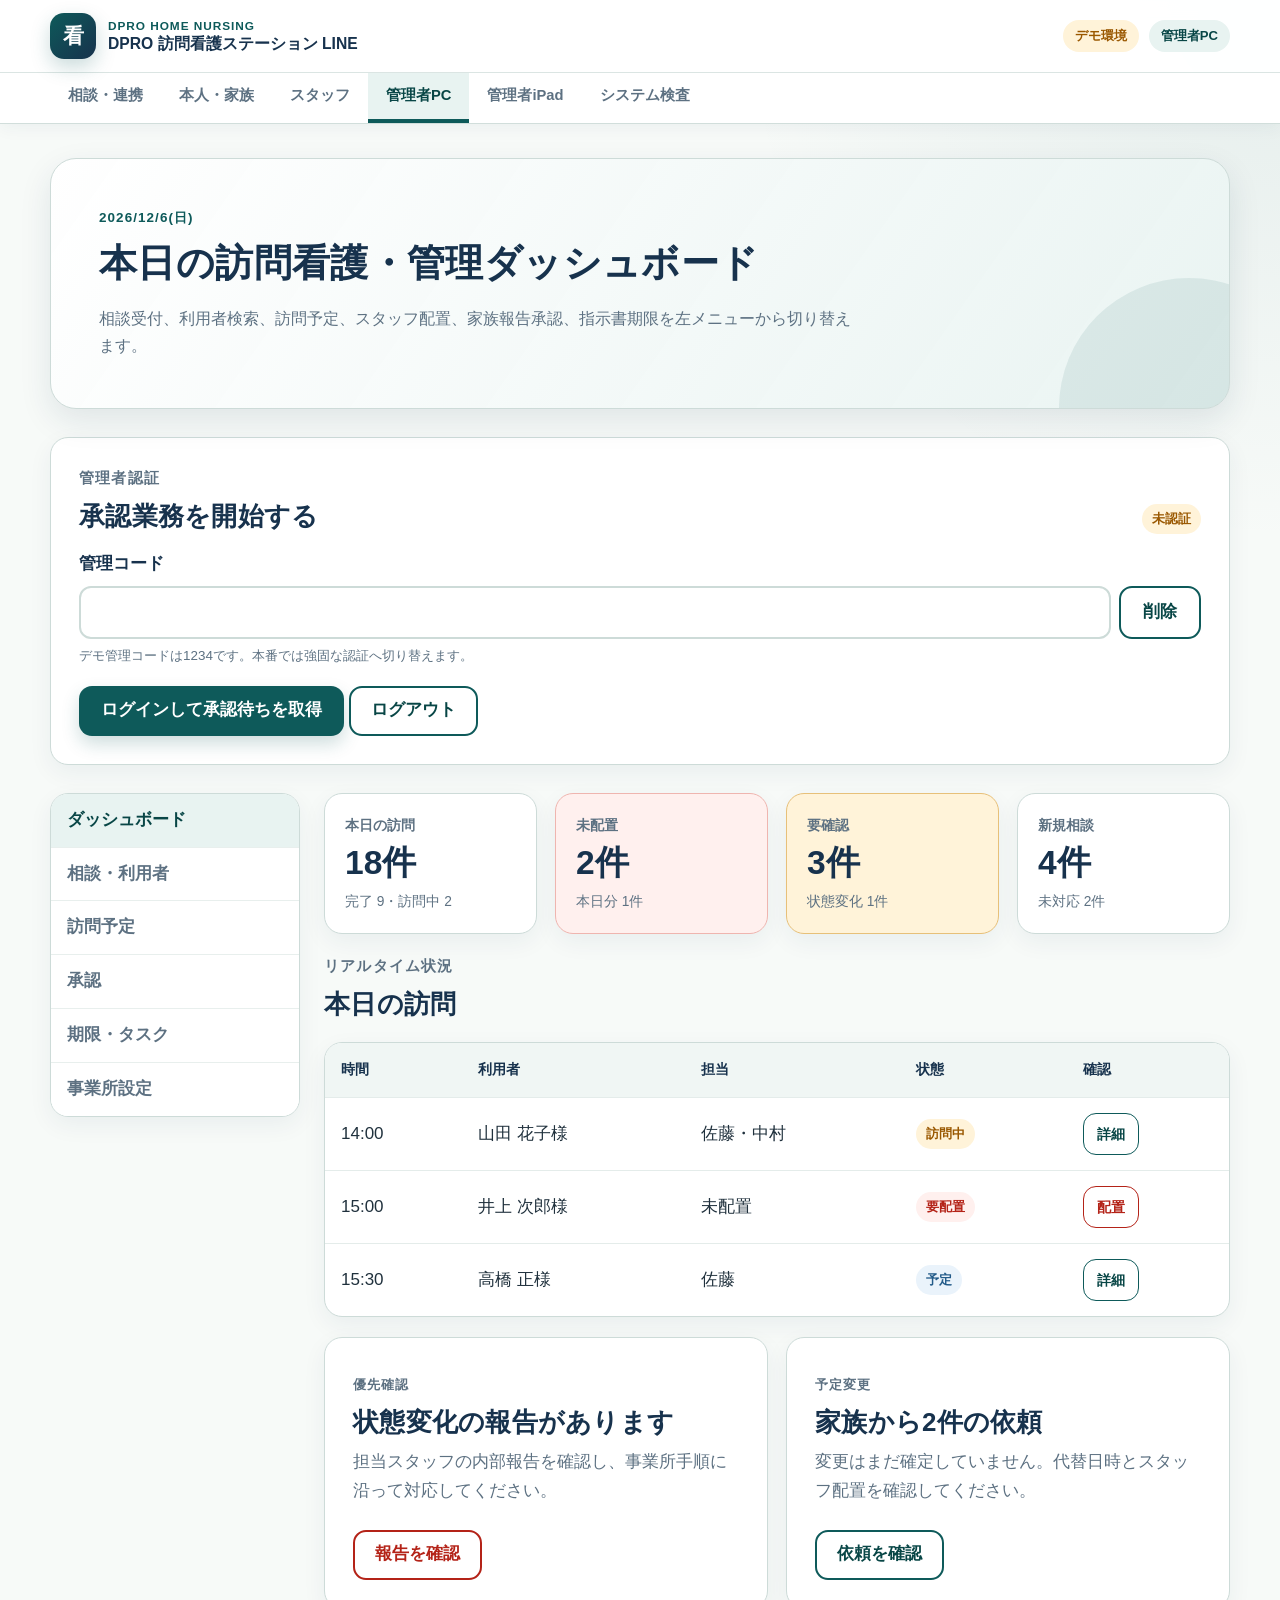
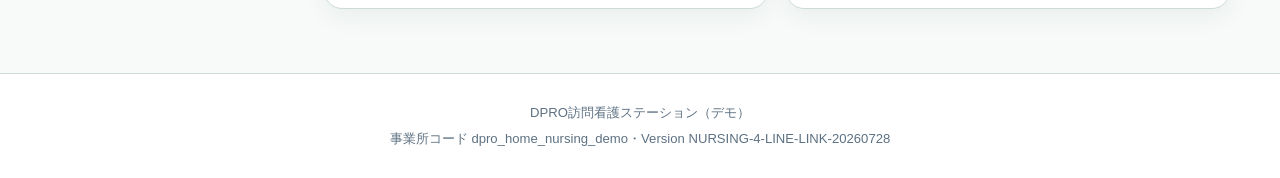
==== owner.html @ 6bf21c1e "Add files via upload" ====
<!DOCTYPE html>
<html lang="ja">
  <head>
    <meta charset="utf-8">
    <meta name="viewport" content="width=device-width, initial-scale=1">
    <meta name="theme-color" content="#0e5a5a">
    <meta name="description" content="DPRO 訪問看護ステーション LINEの管理者PC画面です。">
    <title>管理者PC｜DPRO 訪問看護ステーション LINE</title>
    <link rel="stylesheet" href="styles.css">
    <script src="config.js" defer></script>
    <script src="api.js" defer></script>
    <script src="app.js" defer></script>
  </head>
  <body>
    <a class="skip-link" href="#main">本文へ移動</a>
    <div class="app-shell">
      <header class="topbar">
        <div class="topbar__inner">
          <a class="brand" href="owner.html" aria-label="管理者PCトップ">
            <span class="brand__mark" aria-hidden="true">看</span>
            <span class="brand__text">
              <span class="brand__eyebrow">DPRO HOME NURSING</span>
              <span class="brand__name" data-system-name>DPRO 訪問看護ステーション LINE</span>
            </span>
          </a>
          <div class="topbar__actions">
            <span class="demo-badge" data-demo-only>デモ環境</span>
            <span class="role-badge">管理者PC</span>
            <button class="nav-toggle" type="button" data-nav-toggle aria-expanded="false">
              メニュー
            </button>
          </div>
        </div>
        <nav class="global-nav" data-global-nav aria-label="画面一覧">
          <div class="global-nav__inner">
            <a href="index.html" data-nav-link>相談・連携</a>
            <a href="member.html" data-nav-link>本人・家族</a>
            <a href="staff.html" data-nav-link>スタッフ</a>
            <a href="owner.html" data-nav-link>管理者PC</a>
            <a href="owner-ipad.html" data-nav-link>管理者iPad</a>
            <a href="system-check.html" data-nav-link>システム検査</a>
          </div>
        </nav>
      </header>

      <main class="page" id="main">
        <section class="hero">
          <div class="hero__content">
            <p class="eyebrow" data-current-date>2026年7月27日</p>
            <h1>本日の訪問看護・管理ダッシュボード</h1>
            <p class="lead">
              相談受付、利用者検索、訪問予定、スタッフ配置、家族報告承認、指示書期限を左メニューから切り替えます。
            </p>
          </div>
        </section>

        <section class="section form-card" aria-labelledby="admin-login-heading">
          <div class="section-heading">
            <div>
              <p class="eyebrow">管理者認証</p>
              <h2 id="admin-login-heading">承認業務を開始する</h2>
            </div>
            <span class="status status--progress" data-admin-session-badge>未認証</span>
          </div>
          <form class="form-grid" data-api-form data-admin-login-form>
            <div class="field field--full">
              <label for="owner-login-code">管理コード</label>
              <div class="input-with-action">
                <input
                  id="owner-login-code"
                  name="admin_code"
                  type="password"
                  inputmode="numeric"
                  autocomplete="current-password"
                  required
                >
                <button class="btn btn--secondary" type="button" data-clear-target="owner-login-code">
                  削除
                </button>
              </div>
              <p class="field__hint">デモ管理コードは1234です。本番では強固な認証へ切り替えます。</p>
            </div>
            <div class="field field--full">
              <button class="btn btn--primary" type="submit" data-submit-button>
                ログインして承認待ちを取得
              </button>
              <button class="btn btn--secondary" type="button" data-admin-logout hidden>
                ログアウト
              </button>
              <div class="form-status" data-admin-login-status role="status" aria-live="polite" hidden></div>
            </div>
          </form>
        </section>

        <div class="management-layout section">
          <div class="side-menu" data-panel-group role="tablist" aria-label="管理機能">
            <button type="button" role="tab" aria-selected="true" data-panel-target="dashboard-panel">
              ダッシュボード
            </button>
            <button type="button" role="tab" aria-selected="false" data-panel-target="inquiry-panel">
              相談・利用者
            </button>
            <button type="button" role="tab" aria-selected="false" data-panel-target="schedule-panel">
              訪問予定
            </button>
            <button type="button" role="tab" aria-selected="false" data-panel-target="approval-panel">
              承認
            </button>
            <button type="button" role="tab" aria-selected="false" data-panel-target="task-panel">
              期限・タスク
            </button>
            <button type="button" role="tab" aria-selected="false" data-panel-target="settings-panel">
              事業所設定
            </button>
          </div>

          <div>
            <section class="panel is-active" id="dashboard-panel" data-panel role="tabpanel">
              <div class="grid grid--4">
                <article class="metric">
                  <p class="metric__label">本日の訪問</p>
                  <p class="metric__value">18件</p>
                  <p class="metric__detail">完了 9・訪問中 2</p>
                </article>
                <article class="metric metric--danger">
                  <p class="metric__label">未配置</p>
                  <p class="metric__value">2件</p>
                  <p class="metric__detail">本日分 1件</p>
                </article>
                <article class="metric metric--warning">
                  <p class="metric__label">要確認</p>
                  <p class="metric__value">3件</p>
                  <p class="metric__detail">状態変化 1件</p>
                </article>
                <article class="metric">
                  <p class="metric__label">新規相談</p>
                  <p class="metric__value">4件</p>
                  <p class="metric__detail">未対応 2件</p>
                </article>
              </div>

              <div class="section-heading">
                <div>
                  <p class="eyebrow">リアルタイム状況</p>
                  <h2>本日の訪問</h2>
                </div>
              </div>
              <div class="table-wrap">
                <table>
                  <thead>
                    <tr>
                      <th>時間</th>
                      <th>利用者</th>
                      <th>担当</th>
                      <th>状態</th>
                      <th>確認</th>
                    </tr>
                  </thead>
                  <tbody>
                    <tr>
                      <td>14:00</td>
                      <td>山田 花子様</td>
                      <td>佐藤・中村</td>
                      <td><span class="status status--progress">訪問中</span></td>
                      <td><button class="btn btn--secondary btn--small" type="button" data-preview-action>詳細</button></td>
                    </tr>
                    <tr>
                      <td>15:00</td>
                      <td>井上 次郎様</td>
                      <td>未配置</td>
                      <td><span class="status status--alert">要配置</span></td>
                      <td><button class="btn btn--danger btn--small" type="button" data-preview-action>配置</button></td>
                    </tr>
                    <tr>
                      <td>15:30</td>
                      <td>高橋 正様</td>
                      <td>佐藤</td>
                      <td><span class="status status--scheduled">予定</span></td>
                      <td><button class="btn btn--secondary btn--small" type="button" data-preview-action>詳細</button></td>
                    </tr>
                  </tbody>
                </table>
              </div>

              <div class="grid grid--2">
                <article class="notice-card">
                  <p class="eyebrow">優先確認</p>
                  <h2>状態変化の報告があります</h2>
                  <p>担当スタッフの内部報告を確認し、事業所手順に沿って対応してください。</p>
                  <div class="button-row">
                    <button class="btn btn--danger" type="button" data-preview-action>報告を確認</button>
                  </div>
                </article>
                <article class="notice-card">
                  <p class="eyebrow">予定変更</p>
                  <h2>家族から2件の依頼</h2>
                  <p>変更はまだ確定していません。代替日時とスタッフ配置を確認してください。</p>
                  <div class="button-row">
                    <button class="btn btn--secondary" type="button" data-preview-action>依頼を確認</button>
                  </div>
                </article>
              </div>
            </section>

            <section class="panel" id="inquiry-panel" data-panel role="tabpanel" hidden>
              <div class="section-heading">
                <div>
                  <p class="eyebrow">受付と検索</p>
                  <h2>新規相談・利用者</h2>
                </div>
              </div>
              <article class="form-card">
                <form class="form-grid" data-preview-form>
                  <div class="field field--full">
                    <label for="patient-search">利用者検索</label>
                    <input
                      id="patient-search"
                      name="patient_search"
                      type="search"
                      placeholder="氏名・電話番号・利用者番号・LINEユーザーID"
                    >
                    <p class="field__hint">
                      電話番号はハイフン、空白、全角、+81を正規化して照合します。
                    </p>
                  </div>
                  <div class="field field--full">
                    <button class="btn btn--primary" type="submit">利用者を検索する</button>
                  </div>
                </form>
              </article>
              <div class="table-wrap">
                <table>
                  <thead>
                    <tr>
                      <th>受付日時</th>
                      <th>相談者</th>
                      <th>相談種別</th>
                      <th>状態</th>
                      <th>操作</th>
                    </tr>
                  </thead>
                  <tbody>
                    <tr>
                      <td>7/27 10:20</td>
                      <td>山本様ご家族</td>
                      <td>退院後の相談</td>
                      <td><span class="status status--alert">未対応</span></td>
                      <td><button class="btn btn--secondary btn--small" type="button" data-preview-action>受付</button></td>
                    </tr>
                    <tr>
                      <td>7/27 9:05</td>
                      <td>みなみ病院</td>
                      <td>新規紹介</td>
                      <td><span class="status status--progress">確認中</span></td>
                      <td><button class="btn btn--secondary btn--small" type="button" data-preview-action>詳細</button></td>
                    </tr>
                  </tbody>
                </table>
              </div>
            </section>

            <section class="panel" id="schedule-panel" data-panel role="tabpanel" hidden>
              <div class="section-heading">
                <div>
                  <p class="eyebrow">配置と重複確認</p>
                  <h2>訪問予定</h2>
                </div>
                <button class="btn btn--primary" type="button" data-preview-action>新しい訪問予定</button>
              </div>
              <div class="note note--warning">
                同一スタッフ、同一利用者、移動余裕時間、複数名訪問の組み合わせを登録直前に再検査します。
              </div>
              <ul class="visit-list">
                <li class="visit-card">
                  <div class="visit-card__time">15:00</div>
                  <div>
                    <h3>井上 次郎様</h3>
                    <p class="visit-card__meta">60分・看護師・移動余裕30分</p>
                  </div>
                  <div class="visit-card__actions">
                    <span class="status status--alert">未配置</span>
                    <button class="btn btn--primary btn--small" type="button" data-preview-action>スタッフ配置</button>
                  </div>
                </li>
                <li class="visit-card">
                  <div class="visit-card__time">16:30</div>
                  <div>
                    <h3>中島 和子様</h3>
                    <p class="visit-card__meta">40分・理学療法士・定期系列 #R-018</p>
                  </div>
                  <div class="visit-card__actions">
                    <span class="status status--scheduled">配置済み</span>
                    <button class="btn btn--secondary btn--small" type="button" data-preview-action>編集</button>
                  </div>
                </li>
              </ul>
            </section>

            <section class="panel" id="approval-panel" data-panel role="tabpanel" hidden>
              <div class="section-heading">
                <div>
                  <p class="eyebrow">本人・家族関係を事業所で確認</p>
                  <h2>LINE連携承認</h2>
                </div>
                <button class="btn btn--secondary" type="button" data-refresh-line-links disabled>
                  最新の申請を取得
                </button>
              </div>
              <div class="note note--warning">
                利用者番号、登録電話番号、申請者と利用者の関係を事業所の登録情報と照合してから承認してください。画面表示だけで本人確認を完了しないでください。
              </div>
              <div class="form-status" data-line-link-admin-status role="status" aria-live="polite" hidden></div>
              <div class="grid grid--2" data-line-link-list>
                <div class="empty-state">
                  <strong>管理者ログインが必要です</strong>
                  ログイン後、承認待ちのLINE連携申請を取得します。
                </div>
              </div>
            </section>

            <section class="panel" id="task-panel" data-panel role="tabpanel" hidden>
              <div class="section-heading">
                <div>
                  <p class="eyebrow">期限管理</p>
                  <h2>指示書・未対応タスク</h2>
                </div>
              </div>
              <ul class="visit-list">
                <li class="visit-card">
                  <div class="visit-card__time">残り7日</div>
                  <div>
                    <h3>訪問看護指示書の期限確認</h3>
                    <p class="visit-card__meta">対象：田中 一郎様・原本はDPROに保存しません</p>
                  </div>
                  <div class="visit-card__actions">
                    <span class="status status--alert">期限間近</span>
                    <button class="btn btn--secondary btn--small" type="button" data-preview-action>対応記録</button>
                  </div>
                </li>
                <li class="visit-card">
                  <div class="visit-card__time">本日</div>
                  <div>
                    <h3>予定変更の回答</h3>
                    <p class="visit-card__meta">対象：高橋 正様・家族からの依頼</p>
                  </div>
                  <div class="visit-card__actions">
                    <span class="status status--progress">未回答</span>
                    <button class="btn btn--secondary btn--small" type="button" data-preview-action>回答する</button>
                  </div>
                </li>
              </ul>
            </section>

            <section class="panel" id="settings-panel" data-panel role="tabpanel" hidden>
              <div class="section-heading">
                <div>
                  <p class="eyebrow">長い設定は左メニュー切替</p>
                  <h2>事業所設定</h2>
                </div>
              </div>
              <article class="form-card">
                <form class="form-grid" data-preview-form>
                  <div class="field">
                    <label for="office-name">事業所名</label>
                    <input id="office-name" name="office_name" type="text" value="DPRO訪問看護ステーション（デモ）">
                  </div>
                  <div class="field">
                    <label for="office-code">事業所コード</label>
                    <input id="office-code" name="office_code" type="text" value="dpro_home_nursing_demo" readonly>
                  </div>
                  <div class="field">
                    <label for="office-phone">通常連絡先</label>
                    <input id="office-phone" name="office_phone" type="tel" placeholder="未設定">
                  </div>
                  <div class="field">
                    <label for="emergency-phone">緊急連絡先</label>
                    <input id="emergency-phone" name="emergency_phone" type="tel" placeholder="本番導入時に設定">
                  </div>
                  <div class="field field--full">
                    <label for="owner-code">管理コード・デモ確認用</label>
                    <div class="input-with-action">
                      <input id="owner-code" name="owner_code" type="password" inputmode="numeric" autocomplete="new-password">
                      <button class="btn btn--secondary" type="button" data-clear-target="owner-code">削除</button>
                    </div>
                    <p class="field__hint">本番では管理コード単独認証を使用しません。デモ管理コードは1234です。</p>
                  </div>
                  <div class="field field--full">
                    <button class="btn btn--primary" type="submit">設定内容を確認する</button>
                  </div>
                </form>
              </article>
            </section>
          </div>
        </div>
      </main>

      <footer class="footer">
        <p><span data-office-name>DPRO訪問看護ステーション（デモ）</span></p>
        <p>事業所コード <span data-office-code>dpro_home_nursing_demo</span>・Version <span data-version>NURSING-1</span></p>
      </footer>
    </div>
    <div class="toast" data-toast role="status" aria-live="polite"></div>
  </body>
</html>
---- styles.css ----
:root {
  color-scheme: light;
  --nursing-teal: #0e5a5a;
  --nursing-teal-dark: #084646;
  --nursing-teal-soft: #e8f3f1;
  --nursing-navy: #17324d;
  --nursing-ivory: #f7faf8;
  --nursing-white: #ffffff;
  --nursing-text: #20313d;
  --nursing-muted: #5d7182;
  --nursing-border: #cddbd8;
  --nursing-success: #247a54;
  --nursing-success-soft: #e7f5ed;
  --nursing-warning: #9a5800;
  --nursing-warning-soft: #fff3d9;
  --nursing-danger: #b42318;
  --nursing-danger-soft: #fff0ee;
  --nursing-info: #245c8a;
  --nursing-info-soft: #eaf3fb;
  --nursing-shadow: 0 12px 32px rgba(23, 50, 77, 0.1);
  --nursing-radius: 18px;
  --nursing-radius-sm: 12px;
  --nursing-touch: 50px;
  --nursing-content: 1180px;
}

*,
*::before,
*::after {
  box-sizing: border-box;
}

html {
  min-width: 320px;
  scroll-behavior: smooth;
}

body {
  min-height: 100vh;
  margin: 0;
  overflow-x: hidden;
  color: var(--nursing-text);
  background:
    radial-gradient(circle at top right, rgba(14, 90, 90, 0.08), transparent 34rem),
    var(--nursing-ivory);
  font-family:
    -apple-system, BlinkMacSystemFont, "Segoe UI", "Noto Sans JP", "Hiragino Kaku Gothic ProN",
    "Yu Gothic", Meiryo, sans-serif;
  font-size: 17px;
  line-height: 1.7;
  -webkit-font-smoothing: antialiased;
}

button,
input,
select,
textarea {
  font: inherit;
}

button,
a,
input,
select,
textarea {
  -webkit-tap-highlight-color: transparent;
}

button,
a {
  touch-action: manipulation;
}

a {
  color: var(--nursing-teal-dark);
  text-decoration-thickness: 0.08em;
  text-underline-offset: 0.18em;
}

a:hover {
  color: var(--nursing-navy);
}

img,
svg {
  display: block;
  max-width: 100%;
}

h1,
h2,
h3,
p {
  overflow-wrap: anywhere;
}

h1,
h2,
h3 {
  margin: 0;
  color: var(--nursing-navy);
  line-height: 1.35;
  letter-spacing: 0.01em;
}

h1 {
  font-size: clamp(1.65rem, 3.5vw, 2.35rem);
}

h2 {
  font-size: clamp(1.28rem, 2.6vw, 1.62rem);
}

h3 {
  font-size: 1.1rem;
}

p {
  margin: 0;
}

.skip-link {
  position: fixed;
  z-index: 9999;
  top: 8px;
  left: 8px;
  padding: 10px 14px;
  transform: translateY(-160%);
  border-radius: 8px;
  color: var(--nursing-white);
  background: var(--nursing-navy);
}

.skip-link:focus {
  transform: translateY(0);
}

.app-shell {
  min-height: 100vh;
}

.topbar {
  position: sticky;
  z-index: 100;
  top: 0;
  border-bottom: 1px solid rgba(205, 219, 216, 0.9);
  background: rgba(255, 255, 255, 0.96);
  box-shadow: 0 4px 16px rgba(23, 50, 77, 0.05);
  backdrop-filter: blur(16px);
}

.topbar__inner {
  display: flex;
  width: min(100% - 32px, var(--nursing-content));
  min-height: 72px;
  margin-inline: auto;
  align-items: center;
  justify-content: space-between;
  gap: 20px;
}

.brand {
  display: inline-flex;
  min-width: 0;
  align-items: center;
  gap: 12px;
  color: var(--nursing-navy);
  font-weight: 900;
  line-height: 1.25;
  text-decoration: none;
}

.brand__mark {
  display: grid;
  width: 46px;
  height: 46px;
  flex: 0 0 46px;
  place-items: center;
  border-radius: 14px;
  color: var(--nursing-white);
  background: linear-gradient(135deg, var(--nursing-teal), var(--nursing-navy));
  box-shadow: 0 8px 20px rgba(14, 90, 90, 0.22);
  font-size: 1.3rem;
}

.brand__text {
  min-width: 0;
}

.brand__eyebrow {
  display: block;
  color: var(--nursing-teal);
  font-size: 0.74rem;
  font-weight: 900;
  letter-spacing: 0.08em;
}

.brand__name {
  display: block;
  overflow: hidden;
  font-size: 0.98rem;
  text-overflow: ellipsis;
  white-space: nowrap;
}

.topbar__actions {
  display: flex;
  align-items: center;
  gap: 10px;
}

.demo-badge,
.role-badge,
.status {
  display: inline-flex;
  min-height: 32px;
  align-items: center;
  justify-content: center;
  gap: 6px;
  border-radius: 999px;
  font-size: 0.82rem;
  font-weight: 900;
  line-height: 1.2;
}

.demo-badge {
  padding: 6px 12px;
  color: var(--nursing-warning);
  background: var(--nursing-warning-soft);
}

.role-badge {
  padding: 7px 12px;
  color: var(--nursing-teal-dark);
  background: var(--nursing-teal-soft);
}

.nav-toggle {
  display: none;
  width: var(--nursing-touch);
  height: var(--nursing-touch);
  border: 1px solid var(--nursing-border);
  border-radius: 12px;
  color: var(--nursing-navy);
  background: var(--nursing-white);
  cursor: pointer;
  font-weight: 900;
}

.global-nav {
  border-top: 1px solid rgba(205, 219, 216, 0.72);
  background: var(--nursing-white);
}

.global-nav__inner {
  display: flex;
  width: min(100% - 32px, var(--nursing-content));
  margin-inline: auto;
  overflow-x: auto;
  scrollbar-width: thin;
}

.global-nav a {
  display: inline-flex;
  min-height: 50px;
  flex: 0 0 auto;
  align-items: center;
  padding: 10px 18px;
  border-bottom: 4px solid transparent;
  color: var(--nursing-muted);
  font-size: 0.92rem;
  font-weight: 800;
  text-decoration: none;
}

.global-nav a:hover,
.global-nav a[aria-current="page"] {
  border-color: var(--nursing-teal);
  color: var(--nursing-teal-dark);
  background: var(--nursing-teal-soft);
}

.page {
  width: min(100% - 32px, var(--nursing-content));
  margin-inline: auto;
  padding: 34px 0 64px;
}

.page--narrow {
  width: min(100% - 32px, 840px);
}

.hero {
  position: relative;
  overflow: hidden;
  padding: clamp(26px, 5vw, 48px);
  border: 1px solid var(--nursing-border);
  border-radius: 26px;
  background:
    linear-gradient(125deg, rgba(255, 255, 255, 0.98), rgba(232, 243, 241, 0.94)),
    var(--nursing-white);
  box-shadow: var(--nursing-shadow);
}

.hero::after {
  position: absolute;
  width: 260px;
  height: 260px;
  right: -90px;
  bottom: -130px;
  border-radius: 50%;
  background: rgba(14, 90, 90, 0.09);
  content: "";
}

.hero__content {
  position: relative;
  z-index: 1;
  max-width: 780px;
}

.eyebrow {
  margin-bottom: 8px;
  color: var(--nursing-teal);
  font-size: 0.84rem;
  font-weight: 900;
  letter-spacing: 0.08em;
}

.lead {
  max-width: 760px;
  margin-top: 16px;
  color: var(--nursing-muted);
  font-size: 1.02rem;
}

.hero__actions,
.button-row {
  display: flex;
  flex-wrap: wrap;
  gap: 12px;
  margin-top: 24px;
}

.emergency-banner {
  display: grid;
  grid-template-columns: auto 1fr;
  gap: 12px;
  margin: 0 0 20px;
  padding: 16px 18px;
  border: 2px solid #efb5af;
  border-radius: var(--nursing-radius-sm);
  color: #7a211a;
  background: var(--nursing-danger-soft);
}

.emergency-banner__icon {
  font-size: 1.3rem;
  line-height: 1.4;
}

.emergency-banner strong {
  display: block;
  margin-bottom: 2px;
  color: var(--nursing-danger);
}

.section {
  margin-top: 28px;
}

.section-heading {
  display: flex;
  margin-bottom: 16px;
  align-items: end;
  justify-content: space-between;
  gap: 16px;
}

.section-heading p {
  color: var(--nursing-muted);
  font-size: 0.92rem;
}

.grid {
  display: grid;
  gap: 18px;
}

.grid--2 {
  grid-template-columns: repeat(2, minmax(0, 1fr));
}

.grid--3 {
  grid-template-columns: repeat(3, minmax(0, 1fr));
}

.grid--4 {
  grid-template-columns: repeat(4, minmax(0, 1fr));
}

.card,
.metric,
.visit-card,
.form-card,
.notice-card,
.check-card {
  min-width: 0;
  border: 1px solid var(--nursing-border);
  border-radius: var(--nursing-radius);
  background: var(--nursing-white);
  box-shadow: 0 8px 24px rgba(23, 50, 77, 0.06);
}

.card,
.form-card,
.notice-card,
.check-card {
  padding: clamp(20px, 3vw, 28px);
}

.card__icon {
  display: grid;
  width: 48px;
  height: 48px;
  margin-bottom: 16px;
  place-items: center;
  border-radius: 14px;
  color: var(--nursing-teal-dark);
  background: var(--nursing-teal-soft);
  font-size: 1.35rem;
}

.card p,
.notice-card p {
  margin-top: 8px;
  color: var(--nursing-muted);
}

.metric {
  padding: 20px;
}

.metric__label {
  color: var(--nursing-muted);
  font-size: 0.88rem;
  font-weight: 800;
}

.metric__value {
  margin-top: 5px;
  color: var(--nursing-navy);
  font-size: clamp(1.65rem, 3vw, 2.1rem);
  font-weight: 900;
  line-height: 1.2;
}

.metric__detail {
  margin-top: 7px;
  color: var(--nursing-muted);
  font-size: 0.86rem;
}

.metric--warning {
  border-color: #e7c079;
  background: var(--nursing-warning-soft);
}

.metric--danger {
  border-color: #efb5af;
  background: var(--nursing-danger-soft);
}

.visit-list,
.timeline,
.plain-list,
.check-list {
  display: grid;
  margin: 0;
  padding: 0;
  gap: 12px;
  list-style: none;
}

.visit-card {
  display: grid;
  grid-template-columns: 96px minmax(0, 1fr) auto;
  align-items: center;
  gap: 18px;
  padding: 18px;
}

.visit-card__time {
  color: var(--nursing-navy);
  font-size: 1.2rem;
  font-weight: 900;
}

.visit-card__meta {
  color: var(--nursing-muted);
  font-size: 0.9rem;
}

.visit-card__meta strong {
  color: var(--nursing-text);
}

.visit-card__actions {
  display: flex;
  flex-wrap: wrap;
  justify-content: flex-end;
  gap: 8px;
}

.status {
  min-height: 30px;
  padding: 5px 10px;
  white-space: nowrap;
}

.status--scheduled {
  color: var(--nursing-info);
  background: var(--nursing-info-soft);
}

.status--progress {
  color: var(--nursing-warning);
  background: var(--nursing-warning-soft);
}

.status--done {
  color: var(--nursing-success);
  background: var(--nursing-success-soft);
}

.status--alert {
  color: var(--nursing-danger);
  background: var(--nursing-danger-soft);
}

.btn {
  display: inline-flex;
  min-height: var(--nursing-touch);
  align-items: center;
  justify-content: center;
  gap: 8px;
  padding: 11px 20px;
  border: 2px solid transparent;
  border-radius: 13px;
  cursor: pointer;
  font-weight: 900;
  line-height: 1.35;
  text-align: center;
  text-decoration: none;
  transition:
    transform 150ms ease,
    box-shadow 150ms ease,
    background-color 150ms ease;
}

.btn:hover {
  transform: translateY(-1px);
}

.btn:focus-visible,
.nav-toggle:focus-visible,
input:focus-visible,
select:focus-visible,
textarea:focus-visible {
  outline: 4px solid rgba(36, 92, 138, 0.22);
  outline-offset: 2px;
}

.btn--primary {
  color: var(--nursing-white);
  background: var(--nursing-teal);
  box-shadow: 0 8px 18px rgba(14, 90, 90, 0.2);
}

.btn--primary:hover {
  color: var(--nursing-white);
  background: var(--nursing-teal-dark);
}

.btn--secondary {
  border-color: var(--nursing-teal);
  color: var(--nursing-teal-dark);
  background: var(--nursing-white);
}

.btn--secondary:hover {
  background: var(--nursing-teal-soft);
}

.btn--danger {
  border-color: var(--nursing-danger);
  color: var(--nursing-danger);
  background: var(--nursing-white);
}

.btn--small {
  min-height: 42px;
  padding: 8px 13px;
  border-width: 1px;
  font-size: 0.88rem;
}

.btn[disabled] {
  cursor: not-allowed;
  opacity: 0.55;
  transform: none;
}

.form-grid {
  display: grid;
  grid-template-columns: repeat(2, minmax(0, 1fr));
  gap: 18px;
}

.field {
  min-width: 0;
}

.field--full {
  grid-column: 1 / -1;
}

.field label,
.field__label {
  display: block;
  margin-bottom: 7px;
  color: var(--nursing-navy);
  font-weight: 900;
}

.field__required {
  margin-left: 7px;
  color: var(--nursing-danger);
  font-size: 0.78rem;
}

.field__hint {
  margin-top: 6px;
  color: var(--nursing-muted);
  font-size: 0.84rem;
}

input,
select,
textarea {
  width: 100%;
  min-height: var(--nursing-touch);
  border: 2px solid var(--nursing-border);
  border-radius: 12px;
  color: var(--nursing-text);
  background: var(--nursing-white);
}

input,
select {
  padding: 10px 13px;
}

textarea {
  min-height: 132px;
  padding: 12px 13px;
  resize: vertical;
}

input::placeholder,
textarea::placeholder {
  color: #7a8b98;
  opacity: 1;
}

.input-with-action {
  display: grid;
  grid-template-columns: minmax(0, 1fr) auto;
  align-items: stretch;
  gap: 8px;
}

.input-with-action .btn {
  min-width: 82px;
}

.choice-grid {
  display: grid;
  grid-template-columns: repeat(2, minmax(0, 1fr));
  gap: 10px;
}

.choice {
  display: flex;
  min-height: var(--nursing-touch);
  align-items: center;
  gap: 10px;
  padding: 10px 12px;
  border: 2px solid var(--nursing-border);
  border-radius: 12px;
  background: var(--nursing-white);
  cursor: pointer;
  font-weight: 800;
}

.choice input {
  width: 21px;
  min-height: 21px;
  flex: 0 0 21px;
  margin: 0;
  accent-color: var(--nursing-teal);
}

.form-status {
  margin-top: 14px;
  padding: 13px 15px;
  border: 2px solid var(--nursing-border);
  border-radius: 12px;
  font-weight: 800;
  line-height: 1.6;
}

.form-status--info {
  border-color: #a9c7df;
  color: #234f73;
  background: var(--nursing-info-soft);
}

.form-status--success {
  border-color: #9bceb3;
  color: #19593d;
  background: var(--nursing-success-soft);
}

.form-status--error {
  border-color: #efb5af;
  color: #7a211a;
  background: var(--nursing-danger-soft);
}

.form-status[hidden] {
  display: none;
}

.note {
  padding: 15px 17px;
  border-left: 5px solid var(--nursing-info);
  border-radius: 10px;
  color: #23435e;
  background: var(--nursing-info-soft);
}

.note--warning {
  border-color: var(--nursing-warning);
  color: #744200;
  background: var(--nursing-warning-soft);
}

.note--success {
  border-color: var(--nursing-success);
  color: #19593d;
  background: var(--nursing-success-soft);
}

.management-layout {
  display: grid;
  grid-template-columns: 250px minmax(0, 1fr);
  align-items: start;
  gap: 24px;
}

.side-menu {
  position: sticky;
  top: 142px;
  display: grid;
  overflow: hidden;
  border: 1px solid var(--nursing-border);
  border-radius: var(--nursing-radius);
  background: var(--nursing-white);
  box-shadow: 0 8px 24px rgba(23, 50, 77, 0.06);
}

.side-menu button {
  display: flex;
  min-height: 52px;
  align-items: center;
  gap: 10px;
  padding: 12px 16px;
  border: 0;
  border-bottom: 1px solid #e8efed;
  color: var(--nursing-muted);
  background: var(--nursing-white);
  cursor: pointer;
  font-weight: 850;
  text-align: left;
}

.side-menu button:last-child {
  border-bottom: 0;
}

.side-menu button:hover,
.side-menu button[aria-selected="true"] {
  color: var(--nursing-teal-dark);
  background: var(--nursing-teal-soft);
}

.panel {
  display: none;
  min-width: 0;
}

.panel.is-active {
  display: block;
}

.panel > * + * {
  margin-top: 20px;
}

.table-wrap {
  overflow-x: auto;
  border: 1px solid var(--nursing-border);
  border-radius: var(--nursing-radius);
  background: var(--nursing-white);
  box-shadow: 0 8px 24px rgba(23, 50, 77, 0.06);
}

table {
  width: 100%;
  min-width: 700px;
  border-collapse: collapse;
}

th,
td {
  padding: 15px 16px;
  border-bottom: 1px solid #e4ecea;
  text-align: left;
  vertical-align: middle;
}

th {
  color: var(--nursing-navy);
  background: #f0f6f4;
  font-size: 0.88rem;
}

tbody tr:last-child td {
  border-bottom: 0;
}

.tablet-tabs {
  display: grid;
  grid-template-columns: repeat(4, minmax(0, 1fr));
  gap: 10px;
  margin-bottom: 22px;
}

.tablet-tabs button {
  min-height: 62px;
  padding: 10px;
  border: 2px solid var(--nursing-border);
  border-radius: 14px;
  color: var(--nursing-muted);
  background: var(--nursing-white);
  cursor: pointer;
  font-weight: 900;
}

.tablet-tabs button[aria-selected="true"] {
  border-color: var(--nursing-teal);
  color: var(--nursing-teal-dark);
  background: var(--nursing-teal-soft);
}

.timeline li {
  position: relative;
  padding: 0 0 18px 30px;
}

.timeline li::before {
  position: absolute;
  top: 8px;
  left: 6px;
  width: 11px;
  height: 11px;
  border-radius: 50%;
  background: var(--nursing-teal);
  content: "";
}

.timeline li::after {
  position: absolute;
  top: 21px;
  bottom: -5px;
  left: 10px;
  width: 3px;
  background: var(--nursing-border);
  content: "";
}

.timeline li:last-child::after {
  display: none;
}

.timeline time {
  display: block;
  color: var(--nursing-teal-dark);
  font-weight: 900;
}

.check-list li {
  display: grid;
  grid-template-columns: minmax(0, 1fr) auto;
  align-items: center;
  gap: 14px;
  padding: 13px 0;
  border-bottom: 1px solid #e7eeec;
}

.check-list li:last-child {
  border-bottom: 0;
}

.check-summary {
  display: grid;
  grid-template-columns: repeat(3, minmax(0, 1fr));
  gap: 12px;
  margin-top: 18px;
}

.check-summary > div {
  padding: 16px;
  border-radius: 13px;
  text-align: center;
}

.check-summary strong {
  display: block;
  font-size: 1.45rem;
}

.check-summary__pass {
  color: var(--nursing-success);
  background: var(--nursing-success-soft);
}

.check-summary__pending {
  color: var(--nursing-warning);
  background: var(--nursing-warning-soft);
}

.check-summary__fail {
  color: var(--nursing-danger);
  background: var(--nursing-danger-soft);
}

.empty-state {
  padding: 30px 18px;
  border: 2px dashed var(--nursing-border);
  border-radius: var(--nursing-radius);
  color: var(--nursing-muted);
  background: rgba(255, 255, 255, 0.7);
  text-align: center;
}

.empty-state strong {
  display: block;
  margin-bottom: 6px;
  color: var(--nursing-navy);
  font-size: 1.1rem;
}

.footer {
  padding: 28px 16px;
  border-top: 1px solid var(--nursing-border);
  color: var(--nursing-muted);
  background: var(--nursing-white);
  font-size: 0.82rem;
  text-align: center;
}

.footer p + p {
  margin-top: 4px;
}

.toast {
  position: fixed;
  z-index: 1000;
  right: 18px;
  bottom: 18px;
  width: min(calc(100% - 36px), 420px);
  padding: 16px 18px;
  transform: translateY(140%);
  border-radius: 14px;
  color: var(--nursing-white);
  background: var(--nursing-navy);
  box-shadow: var(--nursing-shadow);
  opacity: 0;
  transition:
    transform 220ms ease,
    opacity 220ms ease;
}

.toast.is-visible {
  transform: translateY(0);
  opacity: 1;
}

.sr-only {
  position: absolute !important;
  width: 1px !important;
  height: 1px !important;
  padding: 0 !important;
  overflow: hidden !important;
  clip: rect(0, 0, 0, 0) !important;
  white-space: nowrap !important;
  border: 0 !important;
}

.is-hidden {
  display: none !important;
}

@media (max-width: 980px) {
  .grid--4 {
    grid-template-columns: repeat(2, minmax(0, 1fr));
  }

  .grid--3 {
    grid-template-columns: repeat(2, minmax(0, 1fr));
  }

  .management-layout {
    grid-template-columns: 1fr;
  }

  .side-menu {
    position: static;
    grid-template-columns: repeat(3, minmax(0, 1fr));
  }

  .side-menu button {
    justify-content: center;
    border-right: 1px solid #e8efed;
    text-align: center;
  }

  .visit-card {
    grid-template-columns: 82px minmax(0, 1fr);
  }

  .visit-card__actions {
    grid-column: 1 / -1;
    justify-content: flex-start;
  }
}

@media (max-width: 720px) {
  body {
    font-size: 16px;
  }

  .topbar__inner {
    width: min(100% - 22px, var(--nursing-content));
    min-height: 66px;
  }

  .brand__mark {
    width: 42px;
    height: 42px;
    flex-basis: 42px;
  }

  .brand__name {
    max-width: 200px;
    font-size: 0.9rem;
  }

  .topbar__actions .role-badge {
    display: none;
  }

  .nav-toggle {
    display: inline-grid;
    place-items: center;
  }

  .global-nav {
    display: none;
  }

  .global-nav.is-open {
    display: block;
  }

  .global-nav__inner {
    display: grid;
    width: 100%;
    max-height: calc(100vh - 66px);
    padding: 8px 12px 14px;
    overflow-y: auto;
  }

  .global-nav a {
    min-height: 48px;
    border: 0;
    border-radius: 10px;
  }

  .global-nav a[aria-current="page"] {
    border: 0;
  }

  .page,
  .page--narrow {
    width: min(100% - 22px, var(--nursing-content));
    padding: 24px 0 50px;
  }

  .hero {
    padding: 24px 20px;
    border-radius: 20px;
  }

  .hero__actions,
  .button-row {
    display: grid;
    grid-template-columns: 1fr;
  }

  .grid--2,
  .grid--3,
  .grid--4,
  .form-grid,
  .choice-grid,
  .check-summary {
    grid-template-columns: 1fr;
  }

  .field--full {
    grid-column: auto;
  }

  .section-heading {
    display: block;
  }

  .section-heading p {
    margin-top: 4px;
  }

  .visit-card {
    grid-template-columns: 1fr;
    gap: 10px;
  }

  .visit-card__actions {
    grid-column: auto;
  }

  .visit-card__actions .btn {
    flex: 1 1 150px;
  }

  .side-menu {
    grid-template-columns: repeat(2, minmax(0, 1fr));
  }

  .tablet-tabs {
    grid-template-columns: repeat(2, minmax(0, 1fr));
  }

  .input-with-action {
    grid-template-columns: 1fr;
  }

  .input-with-action .btn {
    width: 100%;
  }
}

@media (max-width: 430px) {
  .brand__eyebrow {
    display: none;
  }

  .brand__name {
    max-width: 165px;
  }

  .demo-badge {
    display: none;
  }

  .side-menu {
    grid-template-columns: 1fr;
  }

  .side-menu button {
    justify-content: flex-start;
  }

  .tablet-tabs {
    grid-template-columns: 1fr;
  }

  .emergency-banner {
    grid-template-columns: 1fr;
  }
}

@media (prefers-reduced-motion: reduce) {
  *,
  *::before,
  *::after {
    scroll-behavior: auto !important;
    transition-duration: 0.01ms !important;
    animation-duration: 0.01ms !important;
    animation-iteration-count: 1 !important;
  }
}
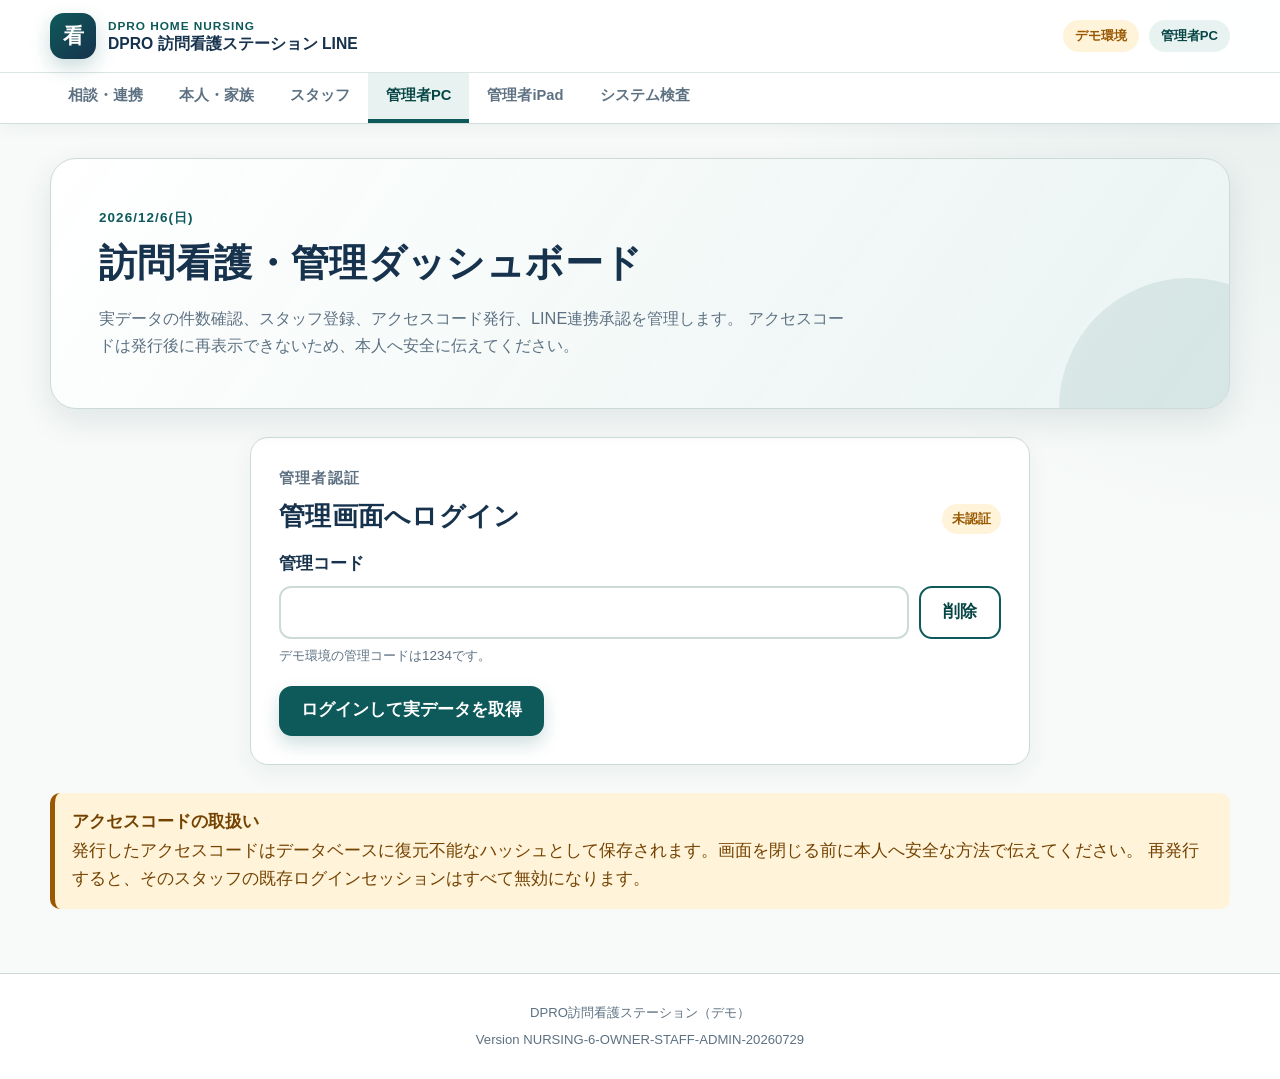
==== commit 12ff063f: "Add files via upload" ====
--- a/owner.html
+++ b/owner.html
@@ -7,9 +7,11 @@
     <meta name="description" content="DPRO 訪問看護ステーション LINEの管理者PC画面です。">
     <title>管理者PC｜DPRO 訪問看護ステーション LINE</title>
     <link rel="stylesheet" href="styles.css">
+    <link rel="stylesheet" href="owner.css">
     <script src="config.js" defer></script>
     <script src="api.js" defer></script>
     <script src="app.js" defer></script>
+    <script src="owner.js" defer></script>
   </head>
   <body>
     <a class="skip-link" href="#main">本文へ移動</a>
@@ -26,9 +28,7 @@
           <div class="topbar__actions">
             <span class="demo-badge" data-demo-only>デモ環境</span>
             <span class="role-badge">管理者PC</span>
-            <button class="nav-toggle" type="button" data-nav-toggle aria-expanded="false">
-              メニュー
-            </button>
+            <button class="nav-toggle" type="button" data-nav-toggle aria-expanded="false">メニュー</button>
           </div>
         </div>
         <nav class="global-nav" data-global-nav aria-label="画面一覧">
@@ -46,357 +46,283 @@
       <main class="page" id="main">
         <section class="hero">
           <div class="hero__content">
-            <p class="eyebrow" data-current-date>2026年7月27日</p>
-            <h1>本日の訪問看護・管理ダッシュボード</h1>
+            <p class="eyebrow" data-current-date>本日</p>
+            <h1>訪問看護・管理ダッシュボード</h1>
             <p class="lead">
-              相談受付、利用者検索、訪問予定、スタッフ配置、家族報告承認、指示書期限を左メニューから切り替えます。
+              実データの件数確認、スタッフ登録、アクセスコード発行、LINE連携承認を管理します。
+              アクセスコードは発行後に再表示できないため、本人へ安全に伝えてください。
             </p>
           </div>
         </section>
 
-        <section class="section form-card" aria-labelledby="admin-login-heading">
+        <section class="section form-card owner-login-card" data-owner-login-view aria-labelledby="owner-login-heading">
           <div class="section-heading">
             <div>
               <p class="eyebrow">管理者認証</p>
-              <h2 id="admin-login-heading">承認業務を開始する</h2>
-            </div>
-            <span class="status status--progress" data-admin-session-badge>未認証</span>
-          </div>
-          <form class="form-grid" data-api-form data-admin-login-form>
+              <h2 id="owner-login-heading">管理画面へログイン</h2>
+            </div>
+            <span class="status status--progress" data-owner-session-badge>未認証</span>
+          </div>
+          <form class="form-grid" data-owner-login-form>
             <div class="field field--full">
-              <label for="owner-login-code">管理コード</label>
-              <div class="input-with-action">
+              <label for="owner-admin-code">管理コード</label>
+              <div class="input-with-action owner-code-row">
                 <input
-                  id="owner-login-code"
+                  id="owner-admin-code"
                   name="admin_code"
                   type="password"
+                  autocomplete="current-password"
                   inputmode="numeric"
-                  autocomplete="current-password"
+                  minlength="4"
+                  maxlength="128"
                   required
                 >
-                <button class="btn btn--secondary" type="button" data-clear-target="owner-login-code">
-                  削除
-                </button>
+                <button class="btn btn--secondary" type="button" data-owner-clear-code>削除</button>
               </div>
-              <p class="field__hint">デモ管理コードは1234です。本番では強固な認証へ切り替えます。</p>
+              <p class="field__hint">デモ環境の管理コードは1234です。</p>
             </div>
             <div class="field field--full">
-              <button class="btn btn--primary" type="submit" data-submit-button>
-                ログインして承認待ちを取得
+              <button class="btn btn--primary" type="submit" data-owner-login-button>
+                ログインして実データを取得
               </button>
-              <button class="btn btn--secondary" type="button" data-admin-logout hidden>
-                ログアウト
-              </button>
-              <div class="form-status" data-admin-login-status role="status" aria-live="polite" hidden></div>
+              <div class="form-status" data-owner-login-status role="status" aria-live="polite" hidden></div>
             </div>
           </form>
         </section>
 
-        <div class="management-layout section">
-          <div class="side-menu" data-panel-group role="tablist" aria-label="管理機能">
-            <button type="button" role="tab" aria-selected="true" data-panel-target="dashboard-panel">
-              ダッシュボード
-            </button>
-            <button type="button" role="tab" aria-selected="false" data-panel-target="inquiry-panel">
-              相談・利用者
-            </button>
-            <button type="button" role="tab" aria-selected="false" data-panel-target="schedule-panel">
-              訪問予定
-            </button>
-            <button type="button" role="tab" aria-selected="false" data-panel-target="approval-panel">
-              承認
-            </button>
-            <button type="button" role="tab" aria-selected="false" data-panel-target="task-panel">
-              期限・タスク
-            </button>
-            <button type="button" role="tab" aria-selected="false" data-panel-target="settings-panel">
-              事業所設定
-            </button>
-          </div>
-
-          <div>
-            <section class="panel is-active" id="dashboard-panel" data-panel role="tabpanel">
-              <div class="grid grid--4">
-                <article class="metric">
-                  <p class="metric__label">本日の訪問</p>
-                  <p class="metric__value">18件</p>
-                  <p class="metric__detail">完了 9・訪問中 2</p>
+        <div data-owner-app hidden>
+          <section class="section owner-session-bar" aria-label="管理者セッション">
+            <div>
+              <span class="status status--done">管理者認証済み</span>
+              <strong data-owner-environment>デモ環境</strong>
+            </div>
+            <div class="button-row">
+              <button class="btn btn--secondary btn--small" type="button" data-owner-refresh>すべて更新</button>
+              <button class="btn btn--danger btn--small" type="button" data-owner-logout>ログアウト</button>
+            </div>
+          </section>
+
+          <div class="management-layout section">
+            <div class="side-menu" data-panel-group role="tablist" aria-label="管理機能">
+              <button type="button" role="tab" aria-selected="true" data-panel-target="dashboard-panel">ダッシュボード</button>
+              <button type="button" role="tab" aria-selected="false" data-panel-target="staff-panel">スタッフ管理</button>
+              <button type="button" role="tab" aria-selected="false" data-panel-target="approval-panel">LINE連携承認</button>
+              <button type="button" role="tab" aria-selected="false" data-panel-target="patient-panel">利用者検索</button>
+            </div>
+
+            <div>
+              <section class="panel is-active" id="dashboard-panel" data-panel role="tabpanel">
+                <div class="section-heading">
+                  <div>
+                    <p class="eyebrow">Supabase実データ</p>
+                    <h2>本日の状況</h2>
+                  </div>
+                  <span class="status status--progress" data-dashboard-badge>取得待ち</span>
+                </div>
+                <div class="form-status form-status--info" data-dashboard-status role="status" aria-live="polite">
+                  管理者ログイン後に取得します。
+                </div>
+                <div class="grid grid--3 owner-metrics section">
+                  <article class="metric">
+                    <p class="metric__label">本日の訪問</p>
+                    <p class="metric__value" data-count-today-visits>0件</p>
+                    <p class="metric__detail">訪問予定テーブル</p>
+                  </article>
+                  <article class="metric metric--warning">
+                    <p class="metric__label">新規相談</p>
+                    <p class="metric__value" data-count-inquiries>0件</p>
+                    <p class="metric__detail">新規・確認中</p>
+                  </article>
+                  <article class="metric metric--warning">
+                    <p class="metric__label">家族からの連絡</p>
+                    <p class="metric__value" data-count-contacts>0件</p>
+                    <p class="metric__detail">新規・確認中</p>
+                  </article>
+                  <article class="metric metric--warning">
+                    <p class="metric__label">家族報告承認待ち</p>
+                    <p class="metric__value" data-count-reports>0件</p>
+                    <p class="metric__detail">スタッフ提出分</p>
+                  </article>
+                  <article class="metric metric--warning">
+                    <p class="metric__label">LINE連携承認待ち</p>
+                    <p class="metric__value" data-count-links>0件</p>
+                    <p class="metric__detail">本人・家族申請</p>
+                  </article>
+                  <article class="metric metric--danger">
+                    <p class="metric__label">指示書期限30日以内</p>
+                    <p class="metric__value" data-count-instructions>0件</p>
+                    <p class="metric__detail">更新確認対象</p>
+                  </article>
+                  <article class="metric">
+                    <p class="metric__label">有効スタッフ</p>
+                    <p class="metric__value" data-count-active-staff>0名</p>
+                    <p class="metric__detail">在籍・ログイン可否を含む</p>
+                  </article>
+                  <article class="metric">
+                    <p class="metric__label">ログイン準備済み</p>
+                    <p class="metric__value" data-count-login-ready>0名</p>
+                    <p class="metric__detail">アクセスコード設定済み</p>
+                  </article>
+                </div>
+                <article class="notice-card">
+                  <p class="eyebrow">今回のSTEP</p>
+                  <h3>固定サンプル表示を廃止しました</h3>
+                  <p>
+                    この画面の件数はWorkerを通してSupabaseから取得します。未接続時に架空の患者名や件数は表示しません。
+                  </p>
                 </article>
-                <article class="metric metric--danger">
-                  <p class="metric__label">未配置</p>
-                  <p class="metric__value">2件</p>
-                  <p class="metric__detail">本日分 1件</p>
+              </section>
+
+              <section class="panel" id="staff-panel" data-panel role="tabpanel" hidden>
+                <div class="section-heading">
+                  <div>
+                    <p class="eyebrow">スタッフ用ログイン管理</p>
+                    <h2>スタッフ登録・アクセスコード発行</h2>
+                  </div>
+                  <div class="button-row">
+                    <select data-staff-filter aria-label="スタッフ状態で絞り込み">
+                      <option value="all">全スタッフ</option>
+                      <option value="active">在籍中</option>
+                      <option value="leave">休職中</option>
+                      <option value="inactive">無効</option>
+                    </select>
+                    <button class="btn btn--secondary btn--small" type="button" data-staff-refresh>一覧更新</button>
+                  </div>
+                </div>
+                <div class="form-status form-status--info" data-staff-admin-status role="status" aria-live="polite">
+                  スタッフ一覧を取得しています。
+                </div>
+
+                <article class="form-card section">
+                  <p class="eyebrow">新規登録</p>
+                  <h3>スタッフを追加する</h3>
+                  <form class="form-grid section" data-staff-create-form>
+                    <div class="field">
+                      <label for="new-staff-code">スタッフコード</label>
+                      <input id="new-staff-code" name="staff_code" maxlength="64" placeholder="例：NURSE-01" required>
+                    </div>
+                    <div class="field">
+                      <label for="new-staff-name">表示名</label>
+                      <input id="new-staff-name" name="display_name" maxlength="100" placeholder="例：佐藤看護師" required>
+                    </div>
+                    <div class="field">
+                      <label for="new-staff-kana">フリガナ</label>
+                      <input id="new-staff-kana" name="name_kana" maxlength="100">
+                    </div>
+                    <div class="field">
+                      <label for="new-staff-role">職種・権限</label>
+                      <select id="new-staff-role" name="professional_role" required>
+                        <option value="nurse">看護師</option>
+                        <option value="public_health_nurse">保健師</option>
+                        <option value="midwife">助産師</option>
+                        <option value="assistant_nurse">准看護師</option>
+                        <option value="pt">理学療法士</option>
+                        <option value="ot">作業療法士</option>
+                        <option value="st">言語聴覚士</option>
+                        <option value="office">事務</option>
+                        <option value="manager">管理者</option>
+                      </select>
+                    </div>
+                    <div class="field">
+                      <label for="new-staff-phone">電話番号</label>
+                      <input id="new-staff-phone" name="phone" inputmode="tel" maxlength="30">
+                    </div>
+                    <div class="field">
+                      <label for="new-access-code">初回アクセスコード</label>
+                      <div class="owner-secret-row">
+                        <input id="new-access-code" name="access_code" minlength="8" maxlength="128" autocomplete="new-password" placeholder="8文字以上">
+                        <button class="btn btn--secondary btn--small" type="button" data-generate-target="new-access-code">自動生成</button>
+                      </div>
+                    </div>
+                    <div class="field field--full">
+                      <label class="choice">
+                        <input type="checkbox" name="login_enabled" checked>
+                        スタッフ画面へのログインを許可する
+                      </label>
+                    </div>
+                    <div class="field field--full">
+                      <button class="btn btn--primary" type="submit" data-staff-create-button>スタッフを登録する</button>
+                      <div class="form-status" data-staff-create-status role="status" aria-live="polite" hidden></div>
+                    </div>
+                  </form>
                 </article>
-                <article class="metric metric--warning">
-                  <p class="metric__label">要確認</p>
-                  <p class="metric__value">3件</p>
-                  <p class="metric__detail">状態変化 1件</p>
+
+                <div class="owner-staff-list section" data-staff-list>
+                  <div class="empty-state">
+                    <strong>スタッフ一覧を取得中です</strong>
+                    ログイン後に実データを表示します。
+                  </div>
+                </div>
+              </section>
+
+              <section class="panel" id="approval-panel" data-panel role="tabpanel" hidden>
+                <div class="section-heading">
+                  <div>
+                    <p class="eyebrow">本人・家族ポータル</p>
+                    <h2>LINE連携承認待ち</h2>
+                  </div>
+                  <button class="btn btn--secondary btn--small" type="button" data-link-refresh>申請を更新</button>
+                </div>
+                <div class="form-status form-status--info" data-link-status role="status" aria-live="polite">
+                  承認待ち申請を取得しています。
+                </div>
+                <div class="owner-link-list section" data-link-list>
+                  <div class="empty-state">
+                    <strong>承認待ち申請を取得中です</strong>
+                    申請内容と登録情報を照合してから承認してください。
+                  </div>
+                </div>
+                <aside class="note note--warning section">
+                  <strong>承認前の確認</strong>
+                  <p>本人・家族の同意、電話番号、続柄、家族ポータル閲覧許可を事業所側で照合してください。</p>
+                </aside>
+              </section>
+
+              <section class="panel" id="patient-panel" data-panel role="tabpanel" hidden>
+                <div class="section-heading">
+                  <div>
+                    <p class="eyebrow">電話番号正規化対応</p>
+                    <h2>利用者検索</h2>
+                  </div>
+                </div>
+                <article class="form-card">
+                  <form class="form-grid" data-patient-search-form>
+                    <div class="field field--full">
+                      <label for="owner-patient-search">氏名・電話番号・利用者番号</label>
+                      <div class="owner-search-row">
+                        <input id="owner-patient-search" name="query" type="search" minlength="2" maxlength="100" required>
+                        <button class="btn btn--primary" type="submit" data-patient-search-button>検索</button>
+                      </div>
+                      <p class="field__hint">電話番号はハイフン、空白、全角、+81を正規化して照合します。</p>
+                    </div>
+                  </form>
                 </article>
-                <article class="metric">
-                  <p class="metric__label">新規相談</p>
-                  <p class="metric__value">4件</p>
-                  <p class="metric__detail">未対応 2件</p>
-                </article>
-              </div>
-
-              <div class="section-heading">
-                <div>
-                  <p class="eyebrow">リアルタイム状況</p>
-                  <h2>本日の訪問</h2>
-                </div>
-              </div>
-              <div class="table-wrap">
-                <table>
-                  <thead>
-                    <tr>
-                      <th>時間</th>
-                      <th>利用者</th>
-                      <th>担当</th>
-                      <th>状態</th>
-                      <th>確認</th>
-                    </tr>
-                  </thead>
-                  <tbody>
-                    <tr>
-                      <td>14:00</td>
-                      <td>山田 花子様</td>
-                      <td>佐藤・中村</td>
-                      <td><span class="status status--progress">訪問中</span></td>
-                      <td><button class="btn btn--secondary btn--small" type="button" data-preview-action>詳細</button></td>
-                    </tr>
-                    <tr>
-                      <td>15:00</td>
-                      <td>井上 次郎様</td>
-                      <td>未配置</td>
-                      <td><span class="status status--alert">要配置</span></td>
-                      <td><button class="btn btn--danger btn--small" type="button" data-preview-action>配置</button></td>
-                    </tr>
-                    <tr>
-                      <td>15:30</td>
-                      <td>高橋 正様</td>
-                      <td>佐藤</td>
-                      <td><span class="status status--scheduled">予定</span></td>
-                      <td><button class="btn btn--secondary btn--small" type="button" data-preview-action>詳細</button></td>
-                    </tr>
-                  </tbody>
-                </table>
-              </div>
-
-              <div class="grid grid--2">
-                <article class="notice-card">
-                  <p class="eyebrow">優先確認</p>
-                  <h2>状態変化の報告があります</h2>
-                  <p>担当スタッフの内部報告を確認し、事業所手順に沿って対応してください。</p>
-                  <div class="button-row">
-                    <button class="btn btn--danger" type="button" data-preview-action>報告を確認</button>
-                  </div>
-                </article>
-                <article class="notice-card">
-                  <p class="eyebrow">予定変更</p>
-                  <h2>家族から2件の依頼</h2>
-                  <p>変更はまだ確定していません。代替日時とスタッフ配置を確認してください。</p>
-                  <div class="button-row">
-                    <button class="btn btn--secondary" type="button" data-preview-action>依頼を確認</button>
-                  </div>
-                </article>
-              </div>
-            </section>
-
-            <section class="panel" id="inquiry-panel" data-panel role="tabpanel" hidden>
-              <div class="section-heading">
-                <div>
-                  <p class="eyebrow">受付と検索</p>
-                  <h2>新規相談・利用者</h2>
-                </div>
-              </div>
-              <article class="form-card">
-                <form class="form-grid" data-preview-form>
-                  <div class="field field--full">
-                    <label for="patient-search">利用者検索</label>
-                    <input
-                      id="patient-search"
-                      name="patient_search"
-                      type="search"
-                      placeholder="氏名・電話番号・利用者番号・LINEユーザーID"
-                    >
-                    <p class="field__hint">
-                      電話番号はハイフン、空白、全角、+81を正規化して照合します。
-                    </p>
-                  </div>
-                  <div class="field field--full">
-                    <button class="btn btn--primary" type="submit">利用者を検索する</button>
-                  </div>
-                </form>
-              </article>
-              <div class="table-wrap">
-                <table>
-                  <thead>
-                    <tr>
-                      <th>受付日時</th>
-                      <th>相談者</th>
-                      <th>相談種別</th>
-                      <th>状態</th>
-                      <th>操作</th>
-                    </tr>
-                  </thead>
-                  <tbody>
-                    <tr>
-                      <td>7/27 10:20</td>
-                      <td>山本様ご家族</td>
-                      <td>退院後の相談</td>
-                      <td><span class="status status--alert">未対応</span></td>
-                      <td><button class="btn btn--secondary btn--small" type="button" data-preview-action>受付</button></td>
-                    </tr>
-                    <tr>
-                      <td>7/27 9:05</td>
-                      <td>みなみ病院</td>
-                      <td>新規紹介</td>
-                      <td><span class="status status--progress">確認中</span></td>
-                      <td><button class="btn btn--secondary btn--small" type="button" data-preview-action>詳細</button></td>
-                    </tr>
-                  </tbody>
-                </table>
-              </div>
-            </section>
-
-            <section class="panel" id="schedule-panel" data-panel role="tabpanel" hidden>
-              <div class="section-heading">
-                <div>
-                  <p class="eyebrow">配置と重複確認</p>
-                  <h2>訪問予定</h2>
-                </div>
-                <button class="btn btn--primary" type="button" data-preview-action>新しい訪問予定</button>
-              </div>
-              <div class="note note--warning">
-                同一スタッフ、同一利用者、移動余裕時間、複数名訪問の組み合わせを登録直前に再検査します。
-              </div>
-              <ul class="visit-list">
-                <li class="visit-card">
-                  <div class="visit-card__time">15:00</div>
-                  <div>
-                    <h3>井上 次郎様</h3>
-                    <p class="visit-card__meta">60分・看護師・移動余裕30分</p>
-                  </div>
-                  <div class="visit-card__actions">
-                    <span class="status status--alert">未配置</span>
-                    <button class="btn btn--primary btn--small" type="button" data-preview-action>スタッフ配置</button>
-                  </div>
-                </li>
-                <li class="visit-card">
-                  <div class="visit-card__time">16:30</div>
-                  <div>
-                    <h3>中島 和子様</h3>
-                    <p class="visit-card__meta">40分・理学療法士・定期系列 #R-018</p>
-                  </div>
-                  <div class="visit-card__actions">
-                    <span class="status status--scheduled">配置済み</span>
-                    <button class="btn btn--secondary btn--small" type="button" data-preview-action>編集</button>
-                  </div>
-                </li>
-              </ul>
-            </section>
-
-            <section class="panel" id="approval-panel" data-panel role="tabpanel" hidden>
-              <div class="section-heading">
-                <div>
-                  <p class="eyebrow">本人・家族関係を事業所で確認</p>
-                  <h2>LINE連携承認</h2>
-                </div>
-                <button class="btn btn--secondary" type="button" data-refresh-line-links disabled>
-                  最新の申請を取得
-                </button>
-              </div>
-              <div class="note note--warning">
-                利用者番号、登録電話番号、申請者と利用者の関係を事業所の登録情報と照合してから承認してください。画面表示だけで本人確認を完了しないでください。
-              </div>
-              <div class="form-status" data-line-link-admin-status role="status" aria-live="polite" hidden></div>
-              <div class="grid grid--2" data-line-link-list>
-                <div class="empty-state">
-                  <strong>管理者ログインが必要です</strong>
-                  ログイン後、承認待ちのLINE連携申請を取得します。
-                </div>
-              </div>
-            </section>
-
-            <section class="panel" id="task-panel" data-panel role="tabpanel" hidden>
-              <div class="section-heading">
-                <div>
-                  <p class="eyebrow">期限管理</p>
-                  <h2>指示書・未対応タスク</h2>
-                </div>
-              </div>
-              <ul class="visit-list">
-                <li class="visit-card">
-                  <div class="visit-card__time">残り7日</div>
-                  <div>
-                    <h3>訪問看護指示書の期限確認</h3>
-                    <p class="visit-card__meta">対象：田中 一郎様・原本はDPROに保存しません</p>
-                  </div>
-                  <div class="visit-card__actions">
-                    <span class="status status--alert">期限間近</span>
-                    <button class="btn btn--secondary btn--small" type="button" data-preview-action>対応記録</button>
-                  </div>
-                </li>
-                <li class="visit-card">
-                  <div class="visit-card__time">本日</div>
-                  <div>
-                    <h3>予定変更の回答</h3>
-                    <p class="visit-card__meta">対象：高橋 正様・家族からの依頼</p>
-                  </div>
-                  <div class="visit-card__actions">
-                    <span class="status status--progress">未回答</span>
-                    <button class="btn btn--secondary btn--small" type="button" data-preview-action>回答する</button>
-                  </div>
-                </li>
-              </ul>
-            </section>
-
-            <section class="panel" id="settings-panel" data-panel role="tabpanel" hidden>
-              <div class="section-heading">
-                <div>
-                  <p class="eyebrow">長い設定は左メニュー切替</p>
-                  <h2>事業所設定</h2>
-                </div>
-              </div>
-              <article class="form-card">
-                <form class="form-grid" data-preview-form>
-                  <div class="field">
-                    <label for="office-name">事業所名</label>
-                    <input id="office-name" name="office_name" type="text" value="DPRO訪問看護ステーション（デモ）">
-                  </div>
-                  <div class="field">
-                    <label for="office-code">事業所コード</label>
-                    <input id="office-code" name="office_code" type="text" value="dpro_home_nursing_demo" readonly>
-                  </div>
-                  <div class="field">
-                    <label for="office-phone">通常連絡先</label>
-                    <input id="office-phone" name="office_phone" type="tel" placeholder="未設定">
-                  </div>
-                  <div class="field">
-                    <label for="emergency-phone">緊急連絡先</label>
-                    <input id="emergency-phone" name="emergency_phone" type="tel" placeholder="本番導入時に設定">
-                  </div>
-                  <div class="field field--full">
-                    <label for="owner-code">管理コード・デモ確認用</label>
-                    <div class="input-with-action">
-                      <input id="owner-code" name="owner_code" type="password" inputmode="numeric" autocomplete="new-password">
-                      <button class="btn btn--secondary" type="button" data-clear-target="owner-code">削除</button>
-                    </div>
-                    <p class="field__hint">本番では管理コード単独認証を使用しません。デモ管理コードは1234です。</p>
-                  </div>
-                  <div class="field field--full">
-                    <button class="btn btn--primary" type="submit">設定内容を確認する</button>
-                  </div>
-                </form>
-              </article>
-            </section>
+                <div class="form-status" data-patient-search-status role="status" aria-live="polite" hidden></div>
+                <div class="table-wrap section" data-patient-results hidden>
+                  <table>
+                    <thead>
+                      <tr><th>利用者番号</th><th>氏名</th><th>電話番号</th><th>状態</th><th>更新</th></tr>
+                    </thead>
+                    <tbody data-patient-results-body></tbody>
+                  </table>
+                </div>
+              </section>
+            </div>
           </div>
         </div>
+
+        <section class="section note note--warning">
+          <strong>アクセスコードの取扱い</strong>
+          <p>
+            発行したアクセスコードはデータベースに復元不能なハッシュとして保存されます。画面を閉じる前に本人へ安全な方法で伝えてください。
+            再発行すると、そのスタッフの既存ログインセッションはすべて無効になります。
+          </p>
+        </section>
       </main>
 
       <footer class="footer">
         <p><span data-office-name>DPRO訪問看護ステーション（デモ）</span></p>
-        <p>事業所コード <span data-office-code>dpro_home_nursing_demo</span>・Version <span data-version>NURSING-1</span></p>
+        <p>Version <span data-version>NURSING-6</span></p>
       </footer>
     </div>
     <div class="toast" data-toast role="status" aria-live="polite"></div>
--- a/owner.css
+++ b/owner.css
@@ -0,0 +1,162 @@
+.owner-login-card {
+  max-width: 780px;
+  margin-inline: auto;
+}
+
+[data-owner-app][hidden],
+[data-owner-login-view][hidden],
+[data-patient-results][hidden] {
+  display: none !important;
+}
+
+.owner-session-bar {
+  display: flex;
+  align-items: center;
+  justify-content: space-between;
+  gap: 16px;
+  padding: 16px 20px;
+  border: 1px solid var(--nursing-border);
+  border-radius: var(--nursing-radius);
+  background: var(--nursing-white);
+  box-shadow: var(--nursing-shadow);
+}
+
+.owner-session-bar > div {
+  display: flex;
+  flex-wrap: wrap;
+  align-items: center;
+  gap: 10px;
+}
+
+.owner-code-row {
+  display: grid;
+  grid-template-columns: minmax(0, 1fr) auto;
+  gap: 10px;
+}
+
+.owner-metrics {
+  grid-template-columns: repeat(4, minmax(0, 1fr));
+}
+
+.owner-staff-list,
+.owner-link-list {
+  display: grid;
+  gap: 16px;
+}
+
+.owner-staff-card,
+.owner-link-card {
+  padding: 20px;
+  border: 1px solid var(--nursing-border);
+  border-radius: var(--nursing-radius);
+  background: var(--nursing-white);
+  box-shadow: 0 8px 24px rgba(23, 50, 77, 0.06);
+}
+
+.owner-staff-card__header,
+.owner-link-card__header {
+  display: flex;
+  align-items: flex-start;
+  justify-content: space-between;
+  gap: 16px;
+}
+
+.owner-staff-card__meta,
+.owner-link-card__meta {
+  margin-top: 6px;
+  color: var(--nursing-muted);
+  font-size: 0.9rem;
+}
+
+.owner-inline-grid {
+  display: grid;
+  grid-template-columns: repeat(3, minmax(0, 1fr));
+  gap: 14px;
+  margin-top: 18px;
+}
+
+.owner-secret-panel {
+  margin-top: 18px;
+  padding: 16px;
+  border: 1px solid var(--nursing-border);
+  border-radius: var(--nursing-radius-sm);
+  background: var(--nursing-teal-soft);
+}
+
+.owner-secret-row {
+  display: grid;
+  grid-template-columns: minmax(0, 1fr) auto;
+  gap: 9px;
+}
+
+.owner-secret-actions {
+  display: flex;
+  flex-wrap: wrap;
+  gap: 9px;
+  margin-top: 10px;
+}
+
+.owner-search-row {
+  display: grid;
+  grid-template-columns: minmax(0, 1fr) auto;
+  gap: 10px;
+}
+
+.owner-copy-result {
+  margin-top: 10px;
+  padding: 12px;
+  border: 1px solid var(--nursing-success);
+  border-radius: 10px;
+  background: var(--nursing-success-soft);
+  color: var(--nursing-navy);
+  font-weight: 800;
+  overflow-wrap: anywhere;
+}
+
+.owner-login-ready {
+  color: var(--nursing-success);
+  font-weight: 900;
+}
+
+.owner-login-not-ready {
+  color: var(--nursing-warning);
+  font-weight: 900;
+}
+
+@media (max-width: 980px) {
+  .owner-metrics {
+    grid-template-columns: repeat(2, minmax(0, 1fr));
+  }
+
+  .owner-inline-grid {
+    grid-template-columns: repeat(2, minmax(0, 1fr));
+  }
+}
+
+@media (max-width: 720px) {
+  .owner-session-bar {
+    align-items: stretch;
+    flex-direction: column;
+  }
+
+  .owner-session-bar .button-row {
+    display: grid;
+    grid-template-columns: 1fr 1fr;
+  }
+
+  .owner-staff-card__header,
+  .owner-link-card__header {
+    flex-direction: column;
+  }
+
+  .owner-inline-grid,
+  .owner-metrics {
+    grid-template-columns: 1fr;
+  }
+
+  .owner-secret-row,
+  .owner-search-row,
+  .owner-code-row {
+    grid-template-columns: 1fr;
+  }
+}
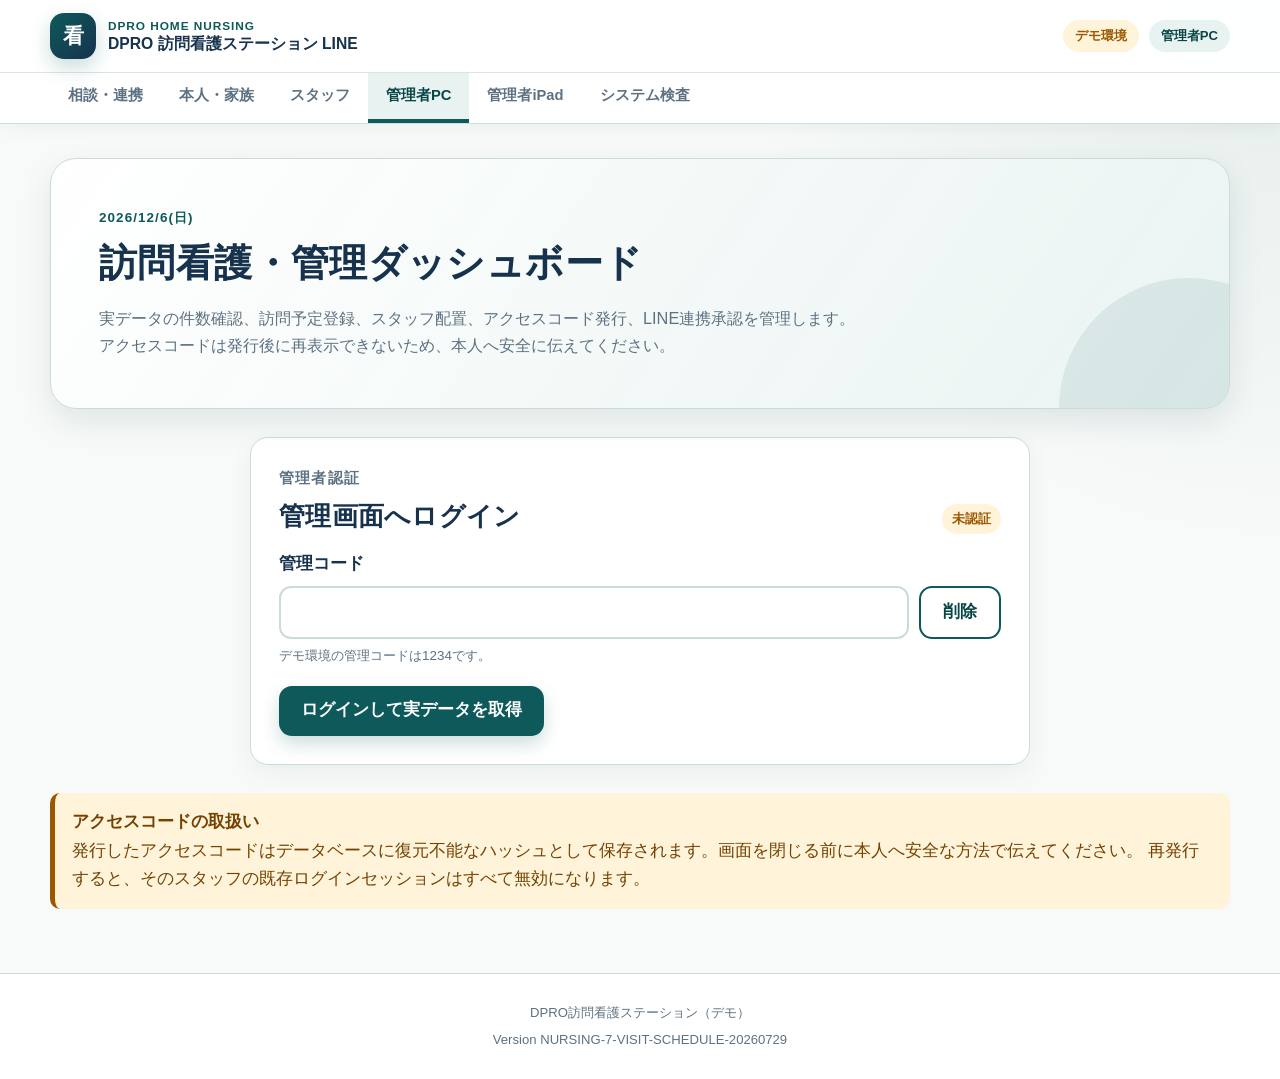
==== commit a59bb846: "Add files via upload" ====
--- a/owner.html
+++ b/owner.html
@@ -8,10 +8,12 @@
     <title>管理者PC｜DPRO 訪問看護ステーション LINE</title>
     <link rel="stylesheet" href="styles.css">
     <link rel="stylesheet" href="owner.css">
+    <link rel="stylesheet" href="owner-visits.css">
     <script src="config.js" defer></script>
     <script src="api.js" defer></script>
     <script src="app.js" defer></script>
     <script src="owner.js" defer></script>
+    <script src="owner-visits.js" defer></script>
   </head>
   <body>
     <a class="skip-link" href="#main">本文へ移動</a>
@@ -49,7 +51,7 @@
             <p class="eyebrow" data-current-date>本日</p>
             <h1>訪問看護・管理ダッシュボード</h1>
             <p class="lead">
-              実データの件数確認、スタッフ登録、アクセスコード発行、LINE連携承認を管理します。
+              実データの件数確認、訪問予定登録、スタッフ配置、アクセスコード発行、LINE連携承認を管理します。
               アクセスコードは発行後に再表示できないため、本人へ安全に伝えてください。
             </p>
           </div>
@@ -105,6 +107,7 @@
           <div class="management-layout section">
             <div class="side-menu" data-panel-group role="tablist" aria-label="管理機能">
               <button type="button" role="tab" aria-selected="true" data-panel-target="dashboard-panel">ダッシュボード</button>
+              <button type="button" role="tab" aria-selected="false" data-panel-target="visits-panel">訪問予定・配置</button>
               <button type="button" role="tab" aria-selected="false" data-panel-target="staff-panel">スタッフ管理</button>
               <button type="button" role="tab" aria-selected="false" data-panel-target="approval-panel">LINE連携承認</button>
               <button type="button" role="tab" aria-selected="false" data-panel-target="patient-panel">利用者検索</button>
@@ -171,6 +174,182 @@
                     この画面の件数はWorkerを通してSupabaseから取得します。未接続時に架空の患者名や件数は表示しません。
                   </p>
                 </article>
+              </section>
+
+
+              <section class="panel" id="visits-panel" data-panel role="tabpanel" hidden>
+                <div class="section-heading">
+                  <div>
+                    <p class="eyebrow">30分単位・重複検査付き</p>
+                    <h2>訪問予定登録・スタッフ配置</h2>
+                  </div>
+                  <a class="btn btn--secondary btn--small" href="staff.html" target="_blank" rel="noopener">
+                    スタッフ画面を開く
+                  </a>
+                </div>
+
+                <div class="form-status form-status--info" data-visit-master-status role="status" aria-live="polite">
+                  利用者とスタッフを取得しています。
+                </div>
+
+                <div class="owner-demo-patient-row section" data-demo-only>
+                  <div>
+                    <strong>検査用の利用者がない場合</strong>
+                    <p>デモ環境に限り、訪問予定の通し検査に使用する利用者を1名準備します。</p>
+                  </div>
+                  <button class="btn btn--secondary btn--small" type="button" data-prepare-demo-patient>
+                    デモ利用者を準備
+                  </button>
+                </div>
+
+                <article class="form-card section">
+                  <p class="eyebrow">新しい訪問予定</p>
+                  <h3>利用者・日時・担当者を指定する</h3>
+                  <form class="owner-visit-form-grid section" data-visit-create-form>
+                    <div class="field field--full">
+                      <label for="visit-patient-select">利用者</label>
+                      <select id="visit-patient-select" name="patient_id" data-visit-patient-select required>
+                        <option value="">利用者を取得しています</option>
+                      </select>
+                      <div class="owner-visit-selected-patient section" data-visit-patient-summary hidden></div>
+                    </div>
+
+                    <div class="field">
+                      <label for="visit-scheduled-date">訪問日</label>
+                      <div class="owner-date-control">
+                        <input
+                          id="visit-scheduled-date"
+                          name="scheduled_date"
+                          type="date"
+                          data-visit-date
+                          required
+                        >
+                      </div>
+                    </div>
+
+                    <div class="field">
+                      <label for="visit-start-time">開始時刻</label>
+                      <select id="visit-start-time" name="start_time" data-visit-time required></select>
+                      <p class="field__hint">開始時刻は30分単位です。</p>
+                    </div>
+
+                    <div class="field">
+                      <label for="visit-duration">訪問時間</label>
+                      <select id="visit-duration" name="duration_minutes" required>
+                        <option value="30">30分</option>
+                        <option value="60" selected>60分</option>
+                        <option value="90">90分</option>
+                        <option value="120">120分</option>
+                      </select>
+                    </div>
+
+                    <div class="field">
+                      <label for="visit-kind">訪問種別</label>
+                      <select id="visit-kind" name="visit_kind" required>
+                        <option value="regular">定期訪問</option>
+                        <option value="rehabilitation">訪問リハビリ</option>
+                        <option value="urgent">緊急訪問</option>
+                        <option value="temporary">臨時訪問</option>
+                        <option value="other">その他</option>
+                      </select>
+                    </div>
+
+                    <div class="field">
+                      <label for="visit-insurance">保険区分</label>
+                      <select id="visit-insurance" name="insurance_category" required>
+                        <option value="undecided">未確定</option>
+                        <option value="medical">医療保険</option>
+                        <option value="long_term_care">介護保険</option>
+                        <option value="private">自費</option>
+                      </select>
+                    </div>
+
+                    <div class="field">
+                      <label for="visit-minimum-staff">必要人数</label>
+                      <select id="visit-minimum-staff" name="minimum_staff_count" required>
+                        <option value="1">1名</option>
+                        <option value="2">2名</option>
+                        <option value="3">3名</option>
+                      </select>
+                    </div>
+
+                    <div class="field">
+                      <label for="visit-travel-before">訪問前の移動余裕</label>
+                      <select id="visit-travel-before" name="travel_before_minutes">
+                        <option value="0">なし</option>
+                        <option value="15" selected>15分</option>
+                        <option value="30">30分</option>
+                        <option value="45">45分</option>
+                        <option value="60">60分</option>
+                      </select>
+                    </div>
+
+                    <div class="field">
+                      <label for="visit-travel-after">訪問後の移動余裕</label>
+                      <select id="visit-travel-after" name="travel_after_minutes">
+                        <option value="0">なし</option>
+                        <option value="15" selected>15分</option>
+                        <option value="30">30分</option>
+                        <option value="45">45分</option>
+                        <option value="60">60分</option>
+                      </select>
+                    </div>
+
+                    <div class="field field--full">
+                      <span class="field__label">担当スタッフ</span>
+                      <div class="owner-visit-staff-options" data-visit-staff-options>
+                        <div class="empty-state">
+                          <strong>スタッフを取得しています</strong>
+                          在籍中のスタッフから選択します。
+                        </div>
+                      </div>
+                    </div>
+
+                    <div class="field field--full">
+                      <button class="btn btn--primary" type="submit" data-visit-create-button>
+                        訪問予定とスタッフ配置を登録する
+                      </button>
+                      <div class="form-status" data-visit-create-status role="status" aria-live="polite" hidden></div>
+                    </div>
+                  </form>
+                </article>
+
+                <section class="section" aria-labelledby="admin-visits-list-heading">
+                  <div class="owner-visit-toolbar">
+                    <div>
+                      <p class="eyebrow">登録済み実データ</p>
+                      <h3 id="admin-visits-list-heading">訪問予定一覧</h3>
+                    </div>
+                    <div class="button-row">
+                      <div class="field">
+                        <label for="visit-list-date">表示日</label>
+                        <div class="owner-date-control">
+                          <input id="visit-list-date" type="date" data-visit-list-date>
+                        </div>
+                      </div>
+                      <button class="btn btn--secondary btn--small" type="button" data-visit-refresh>
+                        一覧更新
+                      </button>
+                      <span class="status status--progress" data-visit-list-badge>取得待ち</span>
+                    </div>
+                  </div>
+
+                  <div class="form-status form-status--info section" data-visit-list-status role="status" aria-live="polite">
+                    訪問予定を取得しています。
+                  </div>
+
+                  <div class="owner-visit-list section" data-admin-visit-list hidden></div>
+                </section>
+
+                <aside class="note note--warning section owner-visit-help">
+                  <strong>NURSING-7 実地検査の流れ</strong>
+                  <ol>
+                    <li>利用者がない場合は「デモ利用者を準備」を押します。</li>
+                    <li>利用者と担当スタッフ「デモ管理者」を選び、現在より後の30分単位の時刻で登録します。</li>
+                    <li>スタッフ画面を開いて「最新情報へ更新」を押します。</li>
+                    <li>登録した訪問で「訪問開始」、続けて「訪問終了」を確認します。</li>
+                  </ol>
+                </aside>
               </section>
 
               <section class="panel" id="staff-panel" data-panel role="tabpanel" hidden>
--- a/owner.css
+++ b/owner.css
@@ -160,3 +160,21 @@
     grid-template-columns: 1fr;
   }
 }
+
+
+.owner-date-control {
+  width: 100%;
+  padding: 10px 12px;
+  border: 1px solid var(--nursing-border);
+  border-radius: var(--nursing-radius-sm);
+  background: var(--nursing-white);
+}
+
+.owner-date-control input {
+  display: block;
+  width: 100%;
+  min-width: 0;
+  padding: 0;
+  border: 0;
+  background: transparent;
+}
--- a/owner-visits.css
+++ b/owner-visits.css
@@ -0,0 +1,183 @@
+[data-visit-patient-summary][hidden],
+[data-admin-visit-list][hidden] {
+  display: none !important;
+}
+
+.owner-visit-toolbar {
+  display: flex;
+  flex-wrap: wrap;
+  align-items: end;
+  justify-content: space-between;
+  gap: 14px;
+}
+
+.owner-visit-toolbar .field {
+  min-width: min(100%, 260px);
+}
+
+.owner-visit-form-grid {
+  display: grid;
+  grid-template-columns: repeat(3, minmax(0, 1fr));
+  gap: 14px;
+}
+
+.owner-visit-form-grid .field--full {
+  grid-column: 1 / -1;
+}
+
+.owner-visit-staff-options {
+  display: grid;
+  grid-template-columns: repeat(2, minmax(0, 1fr));
+  gap: 10px;
+}
+
+.owner-visit-staff-option {
+  display: flex;
+  min-height: 54px;
+  align-items: center;
+  gap: 10px;
+  padding: 10px 12px;
+  border: 1px solid var(--nursing-border);
+  border-radius: var(--nursing-radius-sm);
+  background: var(--nursing-white);
+}
+
+.owner-visit-staff-option input {
+  width: 20px;
+  height: 20px;
+  flex: 0 0 20px;
+}
+
+.owner-visit-staff-option strong,
+.owner-visit-staff-option small {
+  display: block;
+}
+
+.owner-visit-staff-option small {
+  color: var(--nursing-muted);
+}
+
+.owner-visit-list {
+  display: grid;
+  gap: 12px;
+}
+
+.owner-visit-card {
+  display: grid;
+  grid-template-columns: 92px minmax(0, 1fr) auto;
+  gap: 16px;
+  align-items: center;
+  padding: 16px;
+  border: 1px solid var(--nursing-border);
+  border-radius: var(--nursing-radius-sm);
+  background: var(--nursing-white);
+}
+
+.owner-visit-card__time {
+  color: var(--nursing-navy);
+  font-size: 1.08rem;
+  font-weight: 900;
+}
+
+.owner-visit-card__meta {
+  margin-top: 5px;
+  color: var(--nursing-muted);
+  font-size: 0.9rem;
+}
+
+.owner-visit-card__staff {
+  display: flex;
+  flex-wrap: wrap;
+  gap: 6px;
+  margin-top: 8px;
+}
+
+.owner-visit-staff-chip {
+  display: inline-flex;
+  min-height: 28px;
+  align-items: center;
+  padding: 4px 9px;
+  border-radius: 999px;
+  color: var(--nursing-teal-dark);
+  background: var(--nursing-teal-soft);
+  font-size: 0.8rem;
+  font-weight: 800;
+}
+
+.owner-visit-card__side {
+  display: grid;
+  justify-items: end;
+  gap: 8px;
+}
+
+.owner-visit-selected-patient {
+  padding: 14px;
+  border: 1px solid var(--nursing-success);
+  border-radius: var(--nursing-radius-sm);
+  background: var(--nursing-success-soft);
+}
+
+.owner-visit-selected-patient strong {
+  display: block;
+  color: var(--nursing-navy);
+}
+
+.owner-visit-help {
+  display: grid;
+  gap: 8px;
+}
+
+.owner-visit-help ol {
+  margin: 0;
+  padding-left: 1.4em;
+}
+
+.owner-visit-help li + li {
+  margin-top: 4px;
+}
+
+@media (max-width: 980px) {
+  .owner-visit-form-grid {
+    grid-template-columns: repeat(2, minmax(0, 1fr));
+  }
+}
+
+@media (max-width: 720px) {
+  .owner-visit-form-grid,
+  .owner-visit-staff-options {
+    grid-template-columns: 1fr;
+  }
+
+  .owner-visit-card {
+    grid-template-columns: 1fr;
+  }
+
+  .owner-visit-card__side {
+    justify-items: start;
+  }
+}
+
+
+.owner-demo-patient-row {
+  display: flex;
+  align-items: center;
+  justify-content: space-between;
+  gap: 16px;
+  padding: 14px 16px;
+  border: 1px solid var(--nursing-border);
+  border-radius: var(--nursing-radius-sm);
+  background: var(--nursing-teal-soft);
+}
+
+.owner-demo-patient-row p {
+  margin-top: 4px;
+  color: var(--nursing-muted);
+  font-size: 0.9rem;
+}
+
+@media (max-width: 720px) {
+  .owner-demo-patient-row {
+    align-items: stretch;
+    flex-direction: column;
+  }
+}
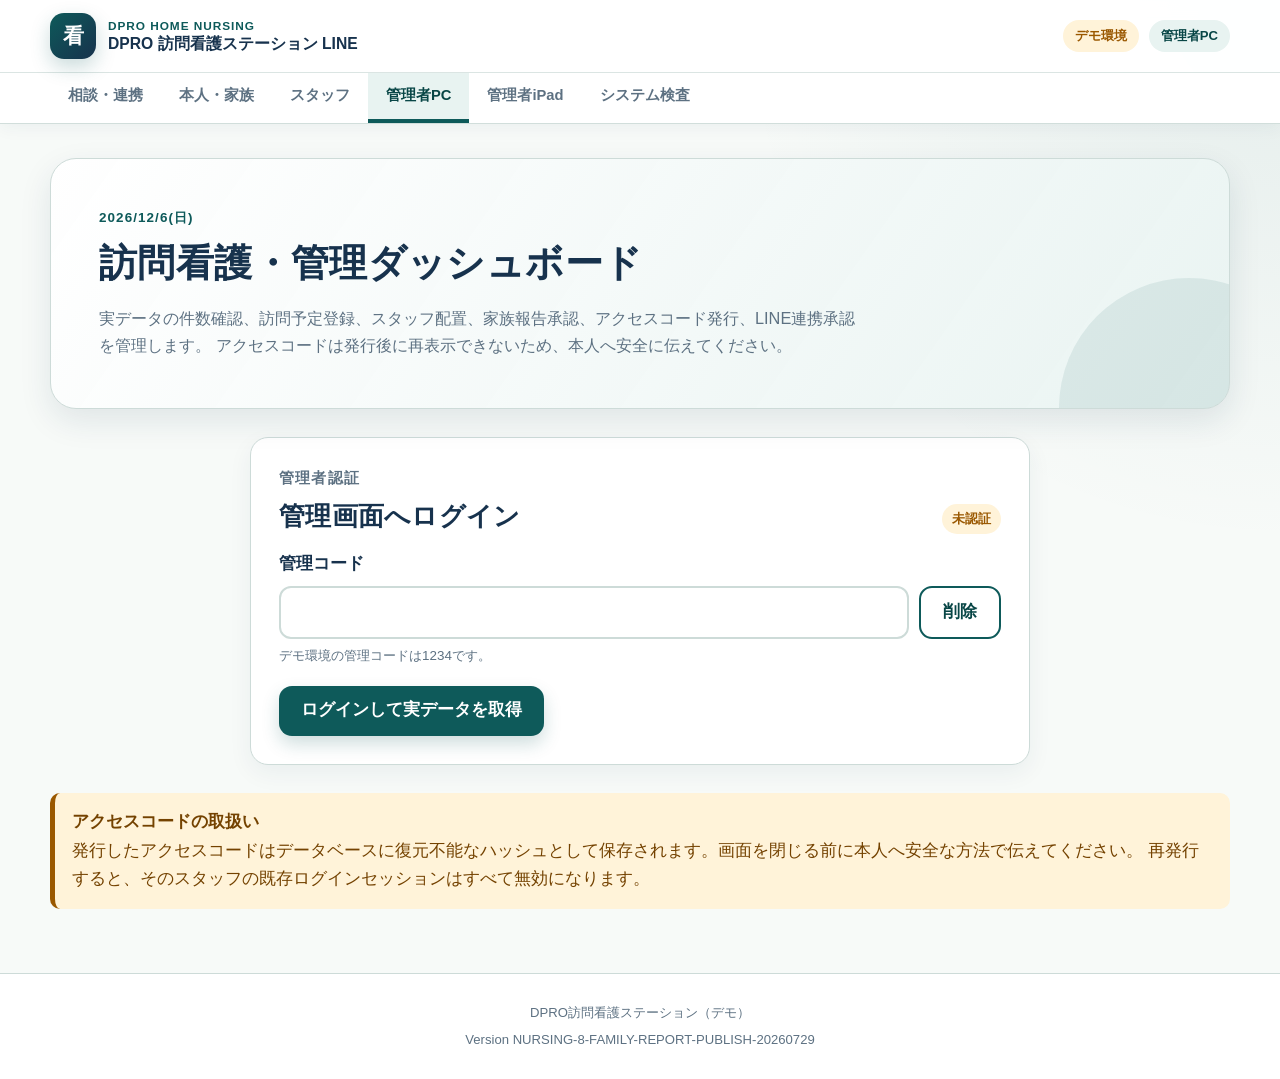
==== commit 98c5249e: "Add files via upload" ====
--- a/owner.html
+++ b/owner.html
@@ -9,11 +9,13 @@
     <link rel="stylesheet" href="styles.css">
     <link rel="stylesheet" href="owner.css">
     <link rel="stylesheet" href="owner-visits.css">
+    <link rel="stylesheet" href="owner-reports.css">
     <script src="config.js" defer></script>
     <script src="api.js" defer></script>
     <script src="app.js" defer></script>
     <script src="owner.js" defer></script>
     <script src="owner-visits.js" defer></script>
+    <script src="owner-reports.js" defer></script>
   </head>
   <body>
     <a class="skip-link" href="#main">本文へ移動</a>
@@ -51,7 +53,7 @@
             <p class="eyebrow" data-current-date>本日</p>
             <h1>訪問看護・管理ダッシュボード</h1>
             <p class="lead">
-              実データの件数確認、訪問予定登録、スタッフ配置、アクセスコード発行、LINE連携承認を管理します。
+              実データの件数確認、訪問予定登録、スタッフ配置、家族報告承認、アクセスコード発行、LINE連携承認を管理します。
               アクセスコードは発行後に再表示できないため、本人へ安全に伝えてください。
             </p>
           </div>
@@ -109,6 +111,7 @@
               <button type="button" role="tab" aria-selected="true" data-panel-target="dashboard-panel">ダッシュボード</button>
               <button type="button" role="tab" aria-selected="false" data-panel-target="visits-panel">訪問予定・配置</button>
               <button type="button" role="tab" aria-selected="false" data-panel-target="staff-panel">スタッフ管理</button>
+              <button type="button" role="tab" aria-selected="false" data-panel-target="reports-panel">家族報告承認</button>
               <button type="button" role="tab" aria-selected="false" data-panel-target="approval-panel">LINE連携承認</button>
               <button type="button" role="tab" aria-selected="false" data-panel-target="patient-panel">利用者検索</button>
             </div>
@@ -434,6 +437,84 @@
                 </div>
               </section>
 
+
+              <section class="panel" id="reports-panel" data-panel role="tabpanel" hidden>
+                <div class="section-heading">
+                  <div>
+                    <p class="eyebrow">スタッフ提出 → 管理者確認 → 家族公開</p>
+                    <h2>家族向け報告の確認・承認</h2>
+                  </div>
+                  <div class="button-row">
+                    <a class="btn btn--secondary btn--small" href="member.html" target="_blank" rel="noopener">
+                      本人・家族画面を開く
+                    </a>
+                    <button class="btn btn--secondary btn--small" type="button" data-report-refresh>
+                      報告を更新
+                    </button>
+                  </div>
+                </div>
+
+                <div
+                  class="form-status form-status--info"
+                  data-report-status
+                  role="status"
+                  aria-live="polite"
+                >
+                  承認待ちの家族向け報告を取得しています。
+                </div>
+
+                <section class="section" aria-labelledby="pending-family-reports-heading">
+                  <div class="section-heading">
+                    <div>
+                      <p class="eyebrow">公開前の最終確認</p>
+                      <h3 id="pending-family-reports-heading">承認待ち報告</h3>
+                    </div>
+                    <span class="status status--progress" data-pending-report-count>取得待ち</span>
+                  </div>
+                  <div class="owner-report-list section" data-pending-report-list>
+                    <div class="empty-state">
+                      <strong>承認待ち報告を取得中です</strong>
+                      スタッフが提出した家族向け文章だけを表示します。
+                    </div>
+                  </div>
+                </section>
+
+                <section class="section" aria-labelledby="published-family-reports-heading">
+                  <div class="section-heading">
+                    <div>
+                      <p class="eyebrow">本人・家族ページへ公開済み</p>
+                      <h3 id="published-family-reports-heading">最近公開した報告</h3>
+                    </div>
+                    <span class="status status--done" data-published-report-count>取得待ち</span>
+                  </div>
+                  <div class="owner-report-list section" data-published-report-list>
+                    <div class="empty-state">
+                      <strong>公開済み報告を取得中です</strong>
+                      最近公開した報告を確認できます。
+                    </div>
+                  </div>
+                </section>
+
+                <aside class="note note--warning section">
+                  <strong>承認時の重要確認</strong>
+                  <p>
+                    承認すると本人・家族ページへ直ちに公開されます。病名、詳細な看護記録、
+                    スタッフ間の内部申し送り、第三者の個人情報が含まれていないことを確認してください。
+                    必要な場合は文章を修正してから承認します。
+                  </p>
+                </aside>
+
+                <aside class="note section owner-report-test-guide" data-demo-only>
+                  <strong>NURSING-8 実地検査の流れ</strong>
+                  <ol>
+                    <li>スタッフ画面の完了済み訪問から、家族向け報告案を「承認待ち」で保存します。</li>
+                    <li>この画面で文章を確認し、「確認して家族へ公開」を押します。</li>
+                    <li>LINE内で本人・家族ページの連携申請を行い、左メニュー「LINE連携承認」で承認します。</li>
+                    <li>本人・家族ページを開き、公開した報告だけが表示されることを確認します。</li>
+                  </ol>
+                </aside>
+              </section>
+
               <section class="panel" id="approval-panel" data-panel role="tabpanel" hidden>
                 <div class="section-heading">
                   <div>
--- a/owner-reports.css
+++ b/owner-reports.css
@@ -0,0 +1,89 @@
+.owner-report-list {
+  display: grid;
+  gap: 16px;
+}
+
+.owner-report-card {
+  padding: 20px;
+  border: 1px solid var(--nursing-border, #d7e2e2);
+  border-radius: var(--nursing-radius, 18px);
+  background: var(--nursing-white, #fff);
+}
+
+.owner-report-card--published {
+  background: var(--nursing-teal-soft, #edf7f6);
+}
+
+.owner-report-card__header {
+  display: flex;
+  align-items: flex-start;
+  justify-content: space-between;
+  gap: 16px;
+}
+
+.owner-report-card__header h4 {
+  margin: 0;
+}
+
+.owner-report-card__meta {
+  margin-top: 6px;
+  color: var(--nursing-muted, #60717a);
+  font-size: 0.9rem;
+}
+
+.owner-report-text-field {
+  display: grid;
+  gap: 8px;
+  margin-top: 18px;
+}
+
+.owner-report-text-field > span {
+  font-weight: 800;
+}
+
+.owner-report-text-field textarea {
+  min-height: 130px;
+}
+
+.owner-report-text-field small {
+  color: var(--nursing-muted, #60717a);
+}
+
+.owner-report-actions {
+  display: flex;
+  justify-content: flex-end;
+  margin-top: 14px;
+}
+
+.owner-report-published-text {
+  margin-top: 16px;
+  padding: 14px 16px;
+  border-left: 4px solid var(--nursing-teal, #0e5a5a);
+  border-radius: 8px;
+  background: var(--nursing-white, #fff);
+  white-space: pre-wrap;
+}
+
+.owner-report-test-guide ol {
+  margin: 12px 0 0;
+  padding-left: 1.4rem;
+}
+
+.owner-report-test-guide li + li {
+  margin-top: 7px;
+}
+
+@media (max-width: 720px) {
+  .owner-report-card__header {
+    align-items: stretch;
+    flex-direction: column;
+  }
+
+  .owner-report-actions {
+    justify-content: stretch;
+  }
+
+  .owner-report-actions .btn {
+    width: 100%;
+  }
+}
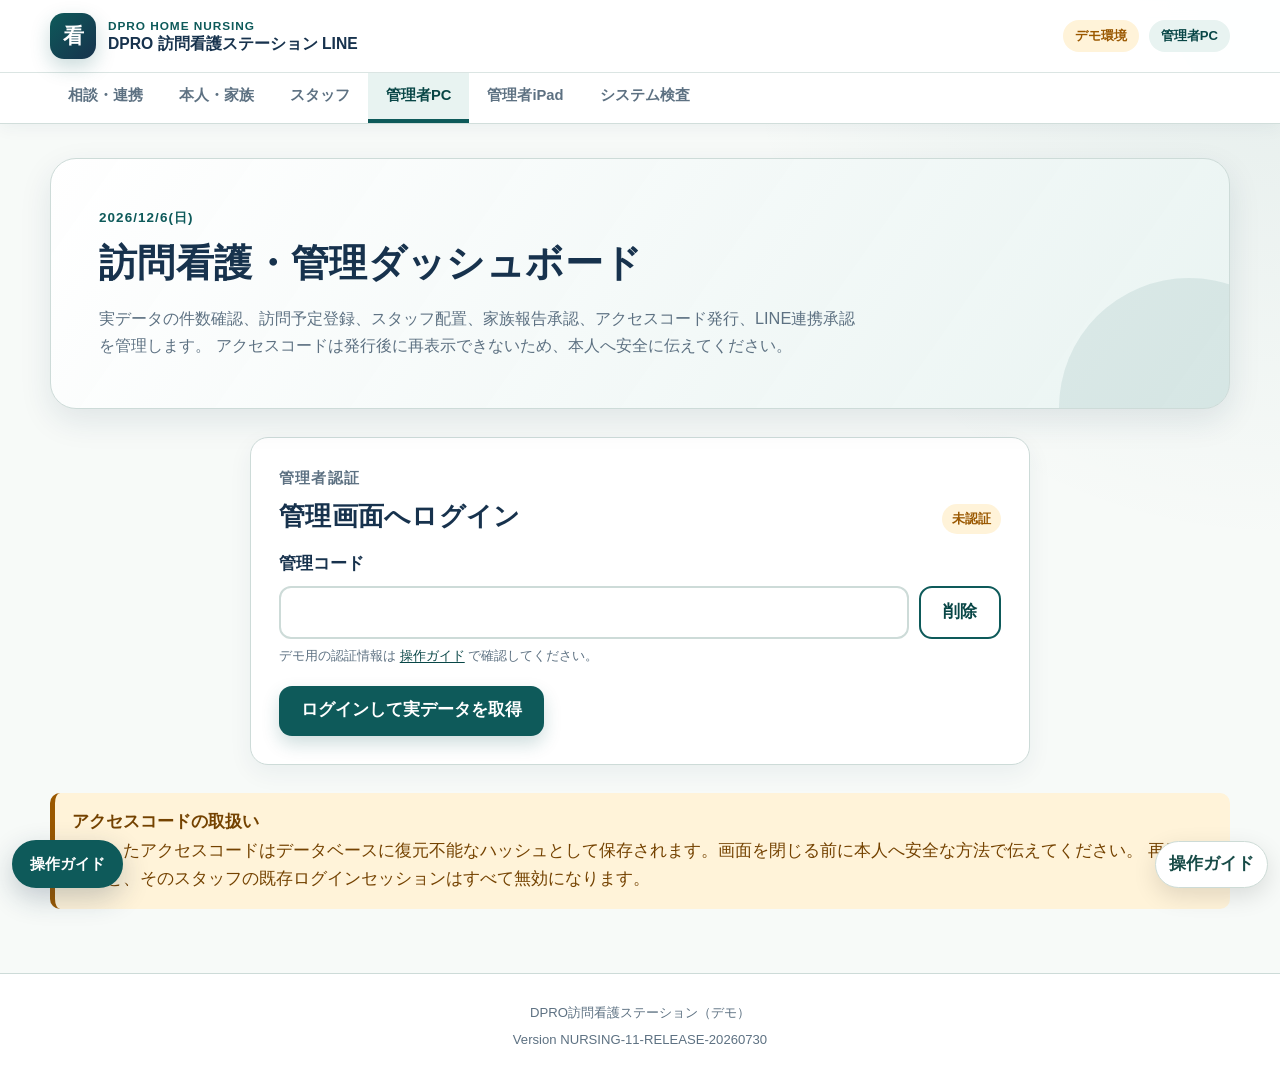
==== commit ecb88f1e: "Fix CHAT B home nursing owner terminology and support-only demo controls" ====
--- a/owner.html
+++ b/owner.html
@@ -16,7 +16,9 @@
     <script src="owner.js" defer></script>
     <script src="owner-visits.js" defer></script>
     <script src="owner-reports.js" defer></script>
-  </head>
+  <style id="dpro-chat-b-support-style">[data-support-only]:not(.dpro-support-unlocked){display:none!important}</style>
+<style id="dpro-chat-b-guide-style">.dpro-chat-b-guide-link{position:fixed;right:12px;bottom:12px;z-index:9999;display:inline-flex;align-items:center;min-height:42px;padding:8px 13px;border:1px solid #cddbd6;border-radius:999px;background:#fff;color:#174b47;text-decoration:none;font-weight:850;box-shadow:0 8px 24px rgba(0,0,0,.12)}@media(max-width:700px){.dpro-chat-b-guide-link{bottom:72px}}</style>
+</head>
   <body>
     <a class="skip-link" href="#main">本文へ移動</a>
     <div class="app-shell">
@@ -83,7 +85,7 @@
                 >
                 <button class="btn btn--secondary" type="button" data-owner-clear-code>削除</button>
               </div>
-              <p class="field__hint">デモ環境の管理コードは1234です。</p>
+              <p class="field__hint">デモ用の認証情報は <a href="demo-guide.html" target="_blank" rel="noopener">操作ガイド</a> で確認してください。</p>
             </div>
             <div class="field field--full">
               <button class="btn btn--primary" type="submit" data-owner-login-button>
@@ -120,7 +122,7 @@
               <section class="panel is-active" id="dashboard-panel" data-panel role="tabpanel">
                 <div class="section-heading">
                   <div>
-                    <p class="eyebrow">Supabase実データ</p>
+                    <p class="eyebrow">最新の運用データ</p>
                     <h2>本日の状況</h2>
                   </div>
                   <span class="status status--progress" data-dashboard-badge>取得待ち</span>
@@ -171,10 +173,10 @@
                   </article>
                 </div>
                 <article class="notice-card">
-                  <p class="eyebrow">今回のSTEP</p>
-                  <h3>固定サンプル表示を廃止しました</h3>
+                  <p class="eyebrow">ご案内</p>
+                  <h3>最新のデータを表示します</h3>
                   <p>
-                    この画面の件数はWorkerを通してSupabaseから取得します。未接続時に架空の患者名や件数は表示しません。
+                    この画面の件数は、接続済みのデータから取得します。未接続時は架空の利用者名や件数を表示しません。
                   </p>
                 </article>
               </section>
@@ -195,7 +197,7 @@
                   利用者とスタッフを取得しています。
                 </div>
 
-                <div class="owner-demo-patient-row section" data-demo-only>
+                <div class="owner-demo-patient-row section" data-demo-only data-support-only>
                   <div>
                     <strong>検査用の利用者がない場合</strong>
                     <p>デモ環境に限り、訪問予定の通し検査に使用する利用者を1名準備します。</p>
@@ -586,5 +588,7 @@
       </footer>
     </div>
     <div class="toast" data-toast role="status" aria-live="polite"></div>
-  </body>
+  <script id="dpro-chat-b-support-mode">(()=>{const q=new URLSearchParams(location.search);if(q.get("support")==="1"&&q.get("demo")==="1"){document.querySelectorAll("[data-support-only]").forEach(el=>el.classList.add("dpro-support-unlocked"));}})();</script>
+<a class="dpro-chat-b-guide-link" data-dpro-chat-b-guide href="demo-guide.html" target="_blank" rel="noopener">操作ガイド</a>
+</body>
 </html>
